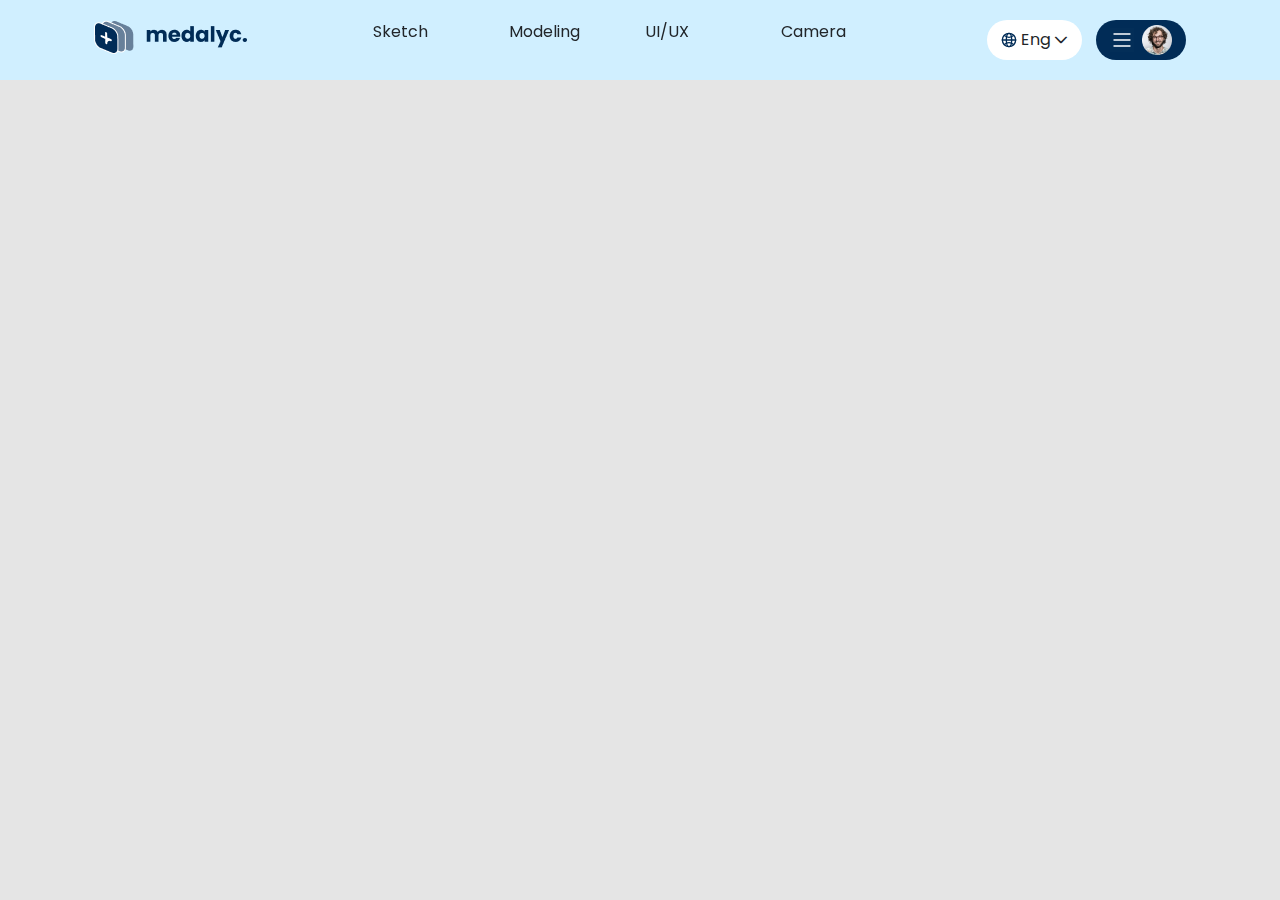
==== index.html @ b7b77bc8 "upload" ====
<!DOCTYPE html>
<html lang="en">
<head>
	<meta charset="utf-8" />
	<meta name="viewport" content="width=device-width, initial-scale=1, shrink-to-fit=no" />
	<meta name="description" content="Company Name and description"/>
	<meta name="author" content="Author Name"/>
	<title>Medalyc Assessment | Frontend</title>
	<link rel="shortcut icon" href="assets/img/favicon.png" />
	
	<!-- google fonts -->
	<link rel="preconnect" href="https://fonts.googleapis.com">
	<link rel="preconnect" href="https://fonts.gstatic.com" crossorigin>
	<link href="https://fonts.googleapis.com/css2?family=Poppins:wght@300;400;500;600;700;800;900&display=swap" rel="stylesheet">
	
	<!-- css assets -->
	<link href="https://cdn.jsdelivr.net/npm/bootstrap@5.1.3/dist/css/bootstrap.min.css" rel="stylesheet">
	<link rel="stylesheet" href="https://cdn.jsdelivr.net/npm/bootstrap-icons@1.8.1/font/bootstrap-icons.css">
	<link rel="stylesheet" href="https://unpkg.com/swiper@8/swiper-bundle.min.css"/>
	<link href="assets/css/style.css" rel="stylesheet" />
</head>
<body>
	

	<header>
		<div class="top-bar">
			<div class="container-xl px-xl-4">
				<div class="row justify-content-between">
					<div class="col-3">
						<div class="logo">
							<a href="#">
								<img src="assets/img/site-logo.png" alt="site logo">
							</a>
						</div>
					</div>
					<div class="col-6">
						<div class="top-info">
							<div class="swiper infoSlide">
								<div class="swiper-wrapper">
									<div class="swiper-slide">
										<span>Sketch</span>
									</div>
									<div class="swiper-slide">
										<span>Modeling</span>
									</div>
									<div class="swiper-slide">
										<span>UI/UX</span>
									</div>
									<div class="swiper-slide">
										<span>Camera</span>
									</div>
								</div>
							</div>
						</div>
					</div>
					<div class="col-3">
						<div class="top-nav-area d-flex justify-content-end align-items-center">
							<div class="language dropdown position-relative">
								<a href="#" data-bs-toggle="dropdown" type="button">
									<img src="assets/img/icons/glob.svg" alt="glob icon">
									<span class="d-inline-block mx-1">Eng</span>
									<i class="bi bi-chevron-down"></i>
								</a>
								<ul class="dropdown-menu">
									<li><a href="#">Eng</a></li>
									<li><a href="#">عربي</a></li>
								</ul>
							</div>
							<div class="profile-nav dropdown position-relative">
								<a href="#" id="profile" data-bs-toggle="dropdown">
									<img src="assets/img/icons/menu-bar.svg" alt="menu bar icon" class="d-inline-block me-2">
									<img src="assets/img/avatar.png" alt="profile avatar">
								</a>
								<ul class="dropdown-menu">
									<li>
										<a href="#">
											<i class="bi bi-person-fill"></i>
											<span>My Profle</span>
										</a>
									</li>
									<li>
										<a href="#">
											<i class="bi bi-calendar-range-fill"></i>
											<span>My Schedule</span>
										</a>
									</li>
									<li>
										<a href="#">
											<i class="bi bi-gear-fill"></i>
											<span>Settings</span>
										</a>
									</li>
									<li>
										<a href="#">
											<i class="bi bi-question-circle-fill"></i>
											<span>Help & Support</span>
										</a>
									</li>
									<li>
										<a href="#">
											<i class="bi bi-box-arrow-right"></i>
											<span>Log Out</span>
										</a>
									</li>
								</ul>
							</div>
						</div>
					</div>
				</div>
			</div>
		</div>
	</header>


	<!-- js assets -->
	<script src="https://cdn.jsdelivr.net/npm/bootstrap@5.1.3/dist/js/bootstrap.bundle.min.js" defer></script>
	<script src="https://unpkg.com/swiper@8/swiper-bundle.min.js"></script>
	<script src="assets/js/SmoothScroll.js" defer></script>
	<script src="assets/js/main.js" defer></script>

</body>
</html>
---- assets/css/style.css ----
/* vars start */
/* vars end */
/* primary reset start */
* {
  margin: 0px;
  padding: 0px;
  border: 0;
  outline: 0;
  -webkit-box-sizing: border-box !important;
          box-sizing: border-box !important;
}

body {
  font-family: "Poppins", sans-serif;
  background: #E5E5E5;
  overflow-x: hidden !important;
}

body::-webkit-scrollbar-track {
  background-color: transparent;
}

body::-webkit-scrollbar {
  width: 20px;
}

body::-webkit-scrollbar-thumb {
  background: #012C57;
  border-radius: 20px;
}

a,
a:hover,
a:active,
a:visited,
a:focus {
  color: inherit;
  text-decoration: none;
  outline: 0 !important;
}

a {
  -webkit-transition: all .3s ease;
  transition: all .3s ease;
}

h1, h2, h3, h4, h5, h6, figure {
  font-weight: 600;
  margin: 0;
}

p {
  font-size: 18px;
  line-height: 30px;
}

ol,
ul,
li {
  list-style-type: none;
  margin-top: 0;
  margin-bottom: 0;
  padding-left: 0;
}

/* primary reset end */
/* fonts start */
.f1 {
  font-family: "Poppins", sans-serif;
}

.fw-3 {
  font-weight: 300;
}

.fw-4 {
  font-weight: 400;
}

.fw-5 {
  font-weight: 500;
}

.fw-6 {
  font-weight: 600;
}

.fw-7 {
  font-weight: 700;
}

.fw-8 {
  font-weight: 800;
}

.fw-9 {
  font-weight: 900;
}

/* fonts end */
.top-bar {
  background: #D0EFFF;
  padding: 20px 0;
}

:is(.profile-nav, .language) ul {
  inset: calc(100% + 10px) 100% auto 0px !important;
  -webkit-transform: translateX(-60%) !important;
          transform: translateX(-60%) !important;
  white-space: nowrap;
  background: #fff;
  min-width: 200px;
  border-radius: 8px;
  -webkit-box-shadow: 0 10px 15px -8px rgba(0, 0, 0, 0.15);
          box-shadow: 0 10px 15px -8px rgba(0, 0, 0, 0.15);
  padding: 15px 0;
  border: none;
}

:is(.profile-nav, .language) ul::before {
  position: absolute;
  content: '';
  border-bottom: 10px solid #fff;
  border-left: 10px solid transparent;
  border-right: 10px solid transparent;
  bottom: 100%;
  right: 10px;
}

:is(.profile-nav, .language) ul a {
  display: block;
  padding: 12px 15px;
  font-size: 16px;
  font-weight: 500;
  border-radius: 4px;
  color: #012C57;
}

:is(.profile-nav, .language) ul a span {
  display: inline-block;
  margin-left: 10px;
}

:is(.profile-nav, .language) ul a:hover {
  background: #012C57;
  color: #fff;
}

.profile-nav > a {
  display: -webkit-box;
  display: -ms-flexbox;
  display: flex;
  -webkit-box-pack: center;
      -ms-flex-pack: center;
          justify-content: center;
  -webkit-box-align: center;
      -ms-flex-align: center;
          align-items: center;
  padding: 5px 14px;
  border-radius: 20px;
  background: #012C57;
}

.language {
  margin-right: 14px;
}

.language a {
  display: -webkit-box;
  display: -ms-flexbox;
  display: flex;
  -webkit-box-pack: center;
      -ms-flex-pack: center;
          justify-content: center;
  -webkit-box-align: center;
      -ms-flex-align: center;
          align-items: center;
  padding: 8px 14px;
  border-radius: 20px;
  background: #fff;
}

.language a i::before {
  font-size: 14px;
  font-weight: 700 !important;
}

.language ul {
  padding: 5px 0;
  min-width: 100px;
  -webkit-transform: translateX(-10%) !important;
          transform: translateX(-10%) !important;
}

.language ul a {
  display: block;
  padding: 5px 15px;
  font-size: 14px;
  font-weight: 500;
  border-radius: 4px;
  color: #012C57;
}

.language ul a:hover {
  background: #012C57;
  color: #fff;
}

@media (min-width: 1440px) {
  .container,
  .container-lg,
  .container-md,
  .container-sm,
  .container-xl,
  .container-xxl {
    max-width: 1440px;
  }
}
/*# sourceMappingURL=style.css.map */
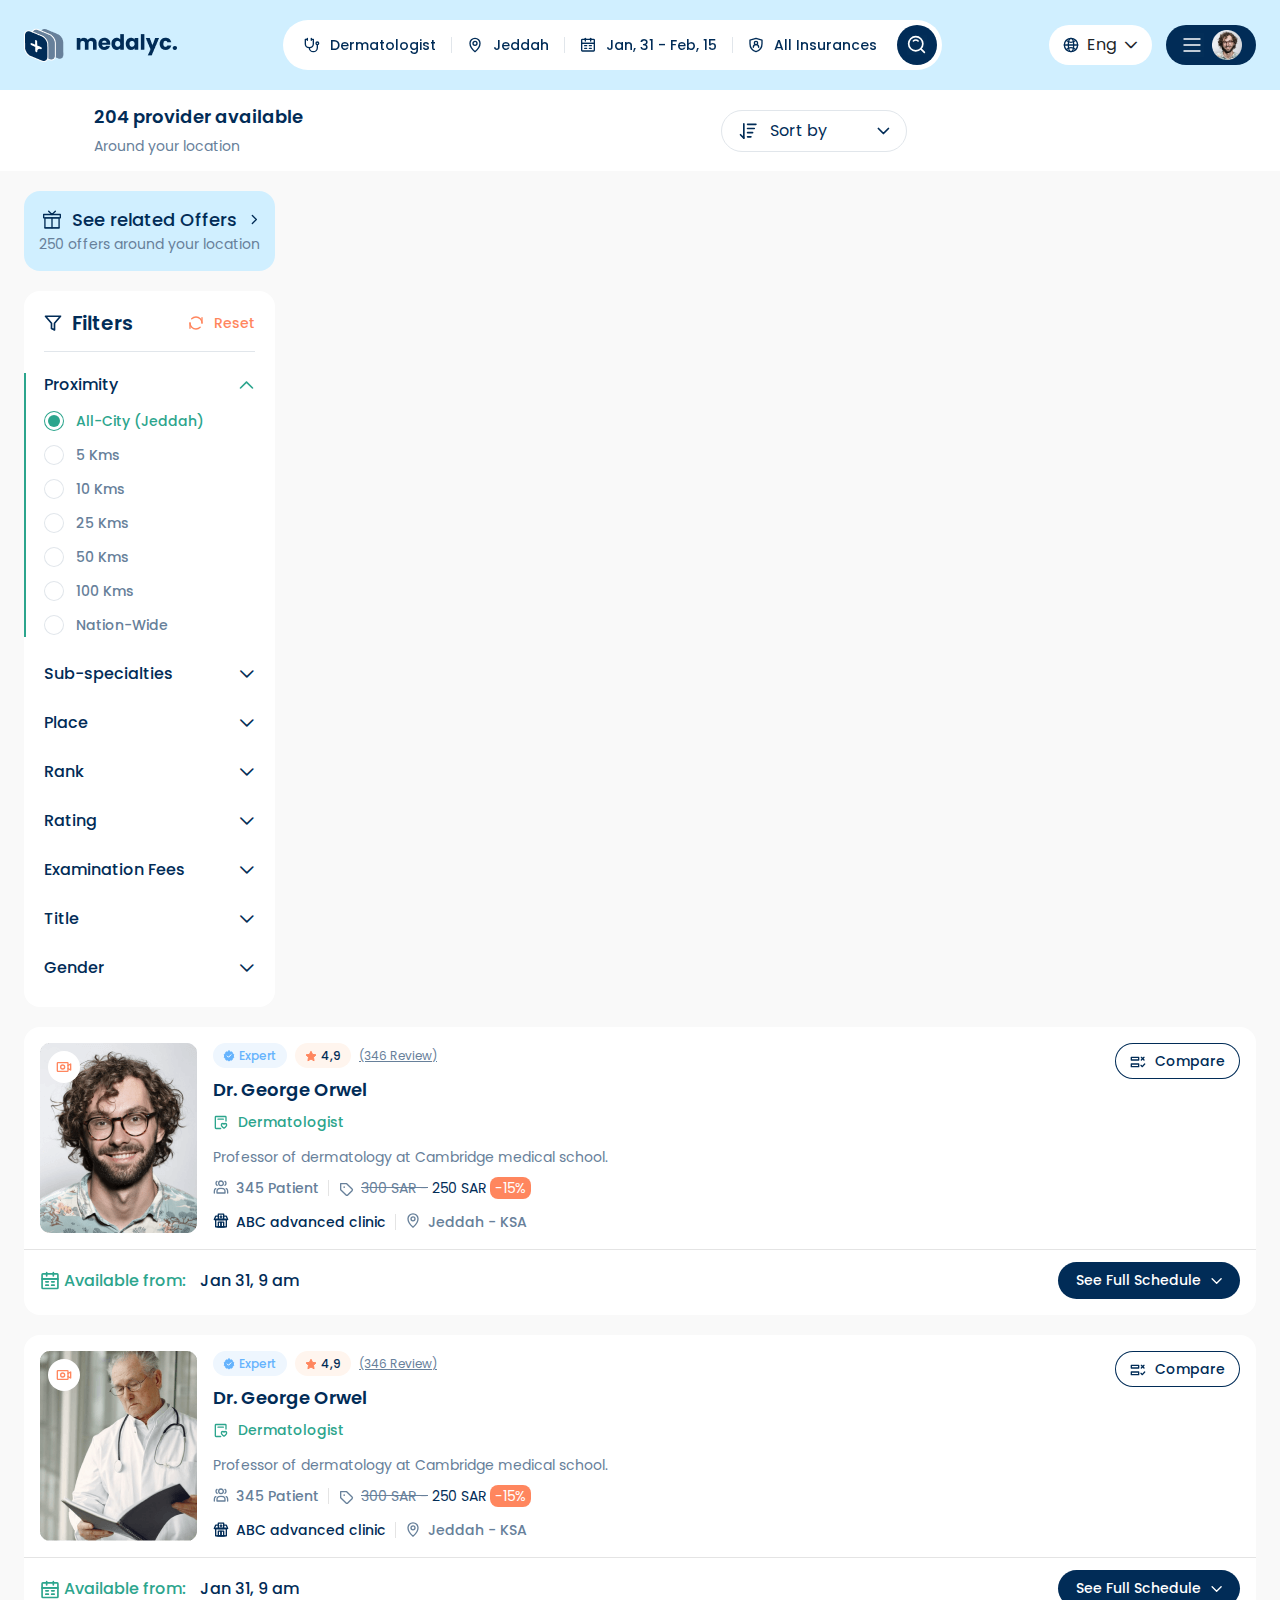
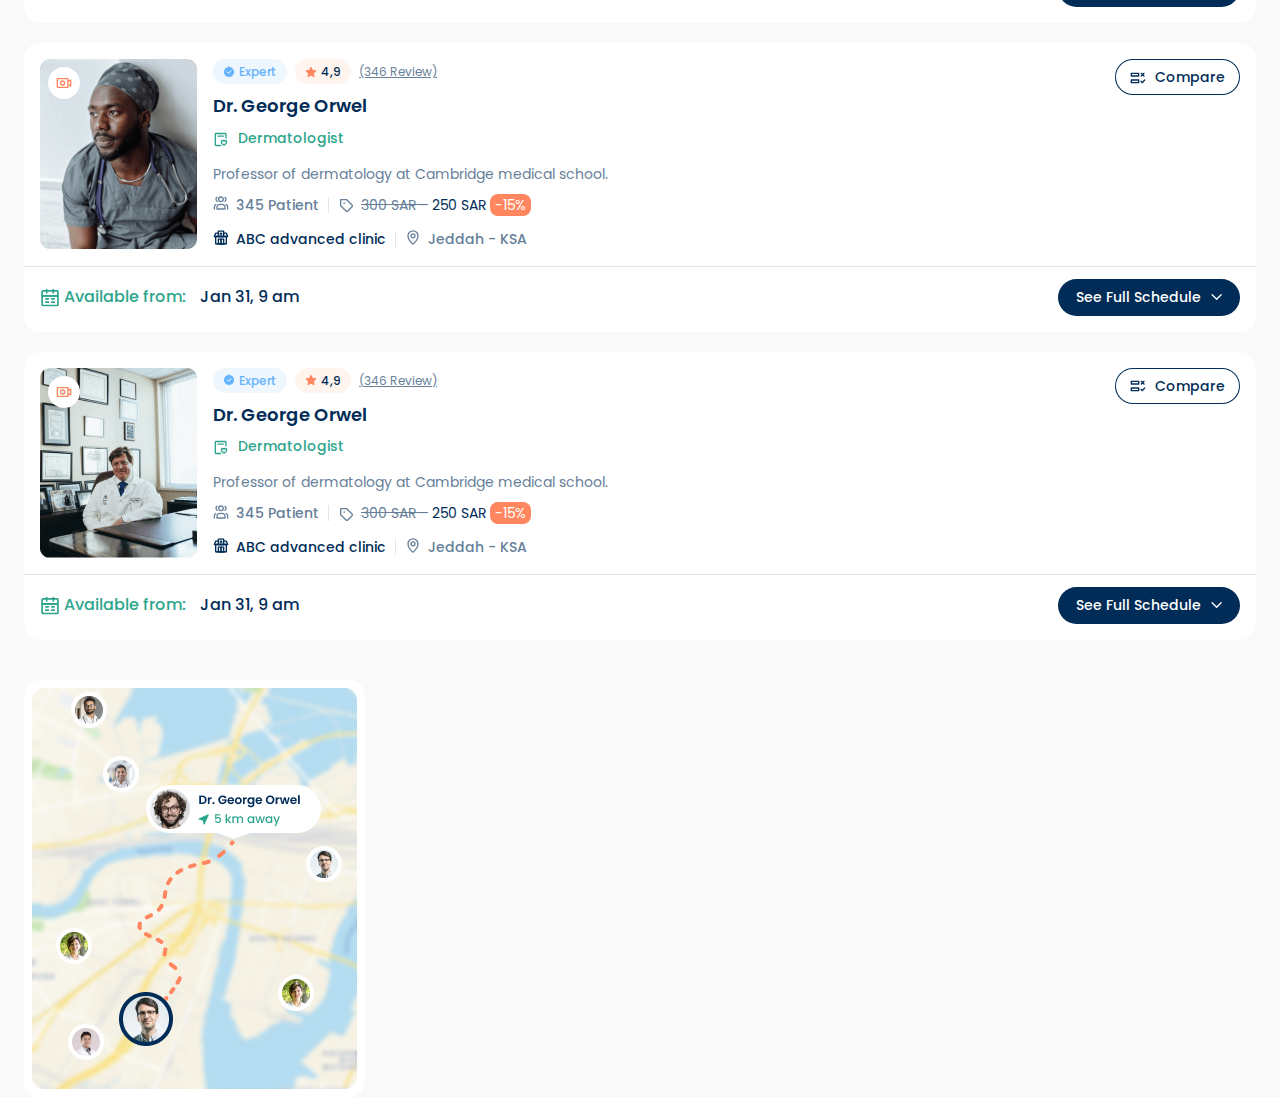
==== commit 5c7cbdb3: "final upload" ====
--- a/index.html
+++ b/index.html
@@ -20,34 +20,62 @@
 	<link href="assets/css/style.css" rel="stylesheet" />
 </head>
 <body>
-	
+	<!-- preloader start -->
+	<div class="preloader-area">
+		<span></span>
+  </div>
+	<!-- preloader end -->
 
+<!-- header start -->
 	<header>
 		<div class="top-bar">
-			<div class="container-xl px-xl-4">
-				<div class="row justify-content-between">
-					<div class="col-3">
+			<div class="container-xxl px-xl-4">
+				<div class="row justify-content-between align-items-center">
+					<div class="col-2">
 						<div class="logo">
 							<a href="#">
 								<img src="assets/img/site-logo.png" alt="site logo">
 							</a>
 						</div>
 					</div>
-					<div class="col-6">
-						<div class="top-info">
+					<div class="col-7 d-flex justify-content-xl-end justify-content-center">
+						<div class="top-info d-flex align-items-center justify-content-center">
+							<form class="search-form">
+								<input type="search" class="form-control border-0 bg-transparent" placeholder="Search here">
+								<button type="button" class="close-form bg-transparent">
+									<i class="bi bi-x"></i>
+								</button>
+							 </form>
 							<div class="swiper infoSlide">
 								<div class="swiper-wrapper">
 									<div class="swiper-slide">
-										<span>Sketch</span>
+										<a href="#">
+											<img src="assets/img/icons/stethoscope.svg" alt="Dermatologist">
+											<span>Dermatologist</span>
+										</a>
 									</div>
 									<div class="swiper-slide">
-										<span>Modeling</span>
+										<a href="#">
+											<img src="assets/img/icons/map-marker.svg" alt="Jeddah">
+											<span>Jeddah</span>
+										</a>
 									</div>
 									<div class="swiper-slide">
-										<span>UI/UX</span>
+										<a href="#">
+											<img src="assets/img/icons/calendar.svg" alt="calendar">
+											<span>Jan, 31 - Feb, 15</span>
+										</a>
 									</div>
 									<div class="swiper-slide">
-										<span>Camera</span>
+										<a href="#">
+											<img src="assets/img/icons/security.svg" alt="security">
+											<span>All Insurances</span>
+										</a>
+									</div>
+									<div class="swiper-slide">
+										<a href="#" class="searchBtn">
+											<img src="assets/img/icons/search.svg" alt="search">
+										</a>
 									</div>
 								</div>
 							</div>
@@ -56,12 +84,12 @@
 					<div class="col-3">
 						<div class="top-nav-area d-flex justify-content-end align-items-center">
 							<div class="language dropdown position-relative">
-								<a href="#" data-bs-toggle="dropdown" type="button">
+								<a href="#" id="lang" data-bs-toggle="dropdown">
 									<img src="assets/img/icons/glob.svg" alt="glob icon">
-									<span class="d-inline-block mx-1">Eng</span>
+									<span class="d-inline-block mx-2">Eng</span>
 									<i class="bi bi-chevron-down"></i>
 								</a>
-								<ul class="dropdown-menu">
+								<ul class="dropdown-menu lang-list">
 									<li><a href="#">Eng</a></li>
 									<li><a href="#">عربي</a></li>
 								</ul>
@@ -109,8 +137,1321 @@
 				</div>
 			</div>
 		</div>
+		<div class="header-middle bg-white">
+			<div class="container-xl px-xl-4">
+				<div class="row">
+					<div class="col-9 d-flex justify-content-between align-items-center">
+						<div class="providers">
+							<p>204 provider available</p>
+							<span>Around your location</span>
+						</div>
+						<div class="topRight-content d-flex justify-content-end">
+							<div class="sort-by dropdown position-relative">
+								<a href="#" data-bs-toggle="dropdown" type="button">
+									<img src="assets/img/icons/sort.svg" alt="sorter icon">
+									<span>Sort by</span>
+									<img src="assets/img/icons/angle-down.svg" alt="down arrow">
+								</a>
+								<ul class="dropdown-menu">
+									<li><a href="#">Proximity</a></li>
+									<li><a href="#">Sub-specialties</a></li>
+									<li><a href="#">Place</a></li>
+									<li><a href="#">Rank</a></li>
+									<li><a href="#">Rating</a></li>
+									<li><a href="#">Examination Fees</a></li>
+									<li><a href="#">Title</a></li>
+									<li><a href="#">Gender</a></li>
+								</ul>
+							</div>
+						</div>
+					</div>
+				</div>
+			</div>
+		</div>
 	</header>
+<!-- header end -->
 
+<!-- main start -->
+	<main>
+		<div class="container-xxl px-xl-4">
+			<div class="row">
+				<!-- aside-left start -->
+				<div class="col-3 aside-left">
+					<aside>
+						<a href="#" class="related-offer-btn">
+							<span class="d-flex justify-content-center w-100">
+								<img src="assets/img/icons/gift.svg" alt="gift">
+								<span>See related Offers</span>
+								<img src="assets/img/icons/angle-right.svg" alt="right arrow">
+							</span>
+							<p>250 offers around your location</p>
+						</a>
+						<div class="filter-widget">
+							<div class="widget-heade d-flex justify-content-between align-items-center">
+								<h2><img src="assets/img/icons/filter.svg" alt="filter"> Filters</h2>
+								<span><img src="assets/img/icons/reset.svg" alt="reset"> Reset</span>
+							</div>
+							<div class="accordion" id="all-filters">
+								<div class="accordion-item filter-open border-0">
+									<button class="filter-title" type="button" data-bs-toggle="collapse" data-bs-target="#collapseOne" aria-expanded="true" aria-controls="collapseOne">
+										Proximity
+									</button>
+									<div id="collapseOne" class="accordion-collapse collapse show"  data-bs-parent="#all-filters">
+										<ul class="filter-li">
+											<li>
+												<input type="radio" name="filter-1" class="d-none" id="f-1" checked>
+												<label for="f-1" class="filter-name">All-City (Jeddah)</label>
+											</li>
+											<li>
+												<input type="radio" name="filter-1" class="d-none" id="f-2">
+												<label for="f-2" class="filter-name">5 Kms</label>
+											</li>
+											<li>
+												<input type="radio" name="filter-1" class="d-none" id="f-3">
+												<label for="f-3" class="filter-name">10 Kms</label>
+											</li>
+											<li>
+												<input type="radio" name="filter-1" class="d-none" id="f-4">
+												<label for="f-4" class="filter-name">25 Kms</label>
+											</li>
+											<li>
+												<input type="radio" name="filter-1" class="d-none" id="f-5">
+												<label for="f-5" class="filter-name">50 Kms</label>
+											</li>
+											<li>
+												<input type="radio" name="filter-1" class="d-none" id="f-6">
+												<label for="f-6" class="filter-name">100 Kms</label>
+											</li>
+											<li>
+												<input type="radio" name="filter-1" class="d-none" id="f-7">
+												<label for="f-7" class="filter-name">Nation-Wide</label>
+											</li>
+										</ul>
+									</div>
+								</div>
+								<div class="accordion-item border-0">
+									<button class="filter-title collapsed" type="button" data-bs-toggle="collapse" data-bs-target="#collapseTwo" aria-expanded="false" aria-controls="collapseTwo">
+										Sub-specialties
+									</button>
+									<div id="collapseTwo" class="accordion-collapse collapse" data-bs-parent="#all-filters">
+										<ul class="filter-li">
+											<li>
+												<input type="radio" name="filter-2" class="d-none" id="f-8">
+												<label for="f-8" class="filter-name">Sub-specialties 1</label>
+											</li>
+											<li>
+												<input type="radio" name="filter-2" class="d-none" id="f-9">
+												<label for="f-9" class="filter-name">Sub-specialties 2</label>
+											</li>
+											<li>
+												<input type="radio" name="filter-2" class="d-none" id="f-10">
+												<label for="f-10" class="filter-name">Sub-specialties 3</label>
+											</li>
+										</ul>
+									</div>
+								</div>
+								<div class="accordion-item border-0">
+									<button class="filter-title collapsed" type="button" data-bs-toggle="collapse" data-bs-target="#collapseThree" aria-expanded="false" aria-controls="collapseThree">
+										Place
+									</button>
+									<div id="collapseThree" class="accordion-collapse collapse"  data-bs-parent="#all-filters">
+										<ul class="filter-li">
+											<li>
+												<input type="radio" name="filter-3" class="d-none" id="f-11">
+												<label for="f-11" class="filter-name">Place 1</label>
+											</li>
+											<li>
+												<input type="radio" name="filter-3" class="d-none" id="f-12">
+												<label for="f-12" class="filter-name">Place 2</label>
+											</li>
+											<li>
+												<input type="radio" name="filter-3" class="d-none" id="f-13">
+												<label for="f-13" class="filter-name">Place 3</label>
+											</li>
+										</ul>
+									</div>
+								</div>
+								<div class="accordion-item border-0">
+									<button class="filter-title collapsed" type="button" data-bs-toggle="collapse" data-bs-target="#collapse-4" aria-expanded="false" aria-controls="collapse-4">
+										Rank
+									</button>
+									<div id="collapse-4" class="accordion-collapse collapse"  data-bs-parent="#all-filters">
+										<ul class="filter-li">
+											<li>
+												<input type="radio" name="filter-4" class="d-none" id="f-14">
+												<label for="f-14" class="filter-name">Rank 1</label>
+											</li>
+											<li>
+												<input type="radio" name="filter-4" class="d-none" id="f-15">
+												<label for="f-15" class="filter-name">Rank 2</label>
+											</li>
+											<li>
+												<input type="radio" name="filter-4" class="d-none" id="f-16">
+												<label for="f-16" class="filter-name">Rank 3</label>
+											</li>
+										</ul>
+									</div>
+								</div>
+								<div class="accordion-item border-0">
+									<button class="filter-title collapsed" type="button" data-bs-toggle="collapse" data-bs-target="#collapse-5" aria-expanded="false" aria-controls="collapse-5">
+										Rating
+									</button>
+									<div id="collapse-5" class="accordion-collapse collapse"  data-bs-parent="#all-filters">
+										<ul class="filter-li">
+											<li>
+												<input type="radio" name="filter-5" class="d-none" id="f-17">
+												<label for="f-17" class="filter-name">Rating 1</label>
+											</li>
+											<li>
+												<input type="radio" name="filter-5" class="d-none" id="f-18">
+												<label for="f-18" class="filter-name">Rating 2</label>
+											</li>
+											<li>
+												<input type="radio" name="filter-5" class="d-none" id="f-19">
+												<label for="f-19" class="filter-name">Rating 3</label>
+											</li>
+											<li>
+												<input type="radio" name="filter-5" class="d-none" id="f-20">
+												<label for="f-20" class="filter-name">Rating 4</label>
+											</li>
+										</ul>
+									</div>
+								</div>
+								<div class="accordion-item border-0">
+									<button class="filter-title collapsed" type="button" data-bs-toggle="collapse" data-bs-target="#collapse-6" aria-expanded="false" aria-controls="collapse-6">
+										Examination Fees
+									</button>
+									<div id="collapse-6" class="accordion-collapse collapse"  data-bs-parent="#all-filters">
+										<ul class="filter-li">
+											<li>
+												<input type="radio" name="filter-6" class="d-none" id="f-21">
+												<label for="f-21" class="filter-name">Examination Fees 1</label>
+											</li>
+											<li>
+												<input type="radio" name="filter-6" class="d-none" id="f-22">
+												<label for="f-22" class="filter-name">Examination Fees 2</label>
+											</li>
+											<li>
+												<input type="radio" name="filter-6" class="d-none" id="f-23">
+												<label for="f-23" class="filter-name">Examination Fees 3</label>
+											</li>
+										</ul>
+									</div>
+								</div>
+								<div class="accordion-item border-0">
+									<button class="filter-title collapsed" type="button" data-bs-toggle="collapse" data-bs-target="#collapse-7" aria-expanded="false" aria-controls="collapse-7">
+										Title
+									</button>
+									<div id="collapse-7" class="accordion-collapse collapse"  data-bs-parent="#all-filters">
+										<ul class="filter-li">
+											<li>
+												<input type="radio" name="filter-7" class="d-none" id="f-24">
+												<label for="f-24" class="filter-name">Title</label>
+											</li>
+											<li>
+												<input type="radio" name="filter-7" class="d-none" id="f-25">
+												<label for="f-25" class="filter-name">Title 2</label>
+											</li>
+											<li>
+												<input type="radio" name="filter-7" class="d-none" id="f-26">
+												<label for="f-26" class="filter-name">Title 3</label>
+											</li>
+										</ul>
+									</div>
+								</div>
+								<div class="accordion-item border-0">
+									<button class="filter-title collapsed" type="button" data-bs-toggle="collapse" data-bs-target="#collapse-8" aria-expanded="false" aria-controls="collapse-8">
+										Gender
+									</button>
+									<div id="collapse-8" class="accordion-collapse collapse"  data-bs-parent="#all-filters">
+										<ul class="filter-li">
+											<li>
+												<input type="radio" name="gender" class="d-none" id="f-27">
+												<label for="f-27" class="filter-name">Male</label>
+											</li>
+											<li>
+												<input type="radio" name="gender" class="d-none" id="f-28">
+												<label for="f-28" class="filter-name">Female</label>
+											</li>
+											<li>
+												<input type="radio" name="gender" class="d-none" id="f-29">
+												<label for="f-29" class="filter-name">Other</label>
+											</li>
+										</ul>
+									</div>
+								</div>
+							</div>
+						</div>
+					</aside>
+				</div>
+				<!-- aside-left end -->
+
+				<!-- main-content start -->
+				<div class="col-6 main-content">
+					<div class="the-doc-card">
+						<div class="the-card-body d-flex justify-content-between">
+							<figure>
+								<img src="assets/img/docs/01.png" alt="the doctor">
+								<a href="#">
+									<img src="assets/img/icons/video-cam.svg" alt="video cam">
+								</a>
+							</figure>
+							<div class="the-card-body-inner">
+								<div class="the-card-header d-flex justify-content-between">
+									<p>
+										<span class="tag tag-xpert blue-light">
+											<img src="assets/img/icons/confirmed.svg" alt="confirmed">
+											<span class="c-blue fw-5">Expert</span>
+										</span>
+										<span class="tag tag-rating orange-light mx-1">
+											<img src="assets/img/icons/star.svg" alt="star">
+											<span class="c1 fw-5">4,9</span>
+										</span>
+										<span class="review-count">(346 Review)</span>
+									</p>
+									<p>
+										<a href="#" class="compare-btn">
+											<img src="assets/img/icons/compare.svg" alt="compare">
+											<span>Compare</span>
+										</a>
+									</p>
+								</div>
+								<h2>Dr. George Orwel</h2>
+								<h3>
+									<img src="assets/img/icons/medical-files.svg" alt="Dermatologist"> <span>Dermatologist</span>
+								</h3>
+								<p>Professor of dermatology at Cambridge medical school.</p>
+								<div class="infos">
+									<p>
+										<span>
+											<img src="assets/img/icons/people.svg" alt="Patient">
+											<span class="c-txt fw-5">345 Patient</span>
+										</span>
+										<span>
+											<img src="assets/img/icons/tag.svg" alt="sar" class="mt-1">
+											<span><span class="c-txt text-decoration-line-through">300 SAR  -</span> <span class="c1">250 SAR</span> <span class="bg-orange text-white">-15%</span></span>
+										</span>
+									</p>
+									<p>
+										<span>
+											<img src="assets/img/icons/clinic.svg" alt="clinic">
+											<span class="c1 fw-5">ABC advanced clinic</span>
+										</span>
+										<span>
+											<img src="assets/img/icons/map-pin.svg" alt="map">
+											<span class="c-txt fw-5">Jeddah - KSA</span>
+										</span>
+									</p>
+								</div>
+							</div>
+						</div>
+						<div class="the-card-footer d-flex justify-content-between align-items-center">
+							<div class="footer-left">
+								<img src="assets/img/icons/calendar-green.svg" alt="calendar">
+								<span class="c-green fw-5">Available from:</span> <span class="c1 fw-5">Jan 31, 9 am</span>
+							</div>
+							<div class="footer-right">
+								<a href="#" class="schedule-btn">
+									<span>See Full Schedule</span>
+									<img src="assets/img/icons/angle-down-white.svg" alt="arrow down">
+								</a>
+							</div>
+						</div>
+						<div class="schedule-window">
+							<div class="sw-header d-flex justify-content-between align-items-center">
+								<div class="switcher">
+									<input type="radio" name="schedule" class="d-none" checked id="schedule-clinic-1">
+									<label for="schedule-clinic-1">
+										<span class="me-3">In-clinic Visit</span>
+										<span class="img-holder">
+											<img src="assets/img/icons/clinic-white.svg" alt="clinic">
+											<img src="assets/img/icons/clinic-dark.svg" alt="clinic">
+										</span>
+									</label>
+									<input type="radio" name="schedule" class="d-none" id="schedule-online-1">
+									<label for="schedule-online-1">
+										<span class="img-holder">
+											<img src="assets/img/icons/vdo-cam.svg" alt="clinic">
+											<img src="assets/img/icons/vdo-cam-white.svg" alt="clinic">
+										</span>
+										<span class="ms-3">Online Consultation</span>
+									</label>
+								</div>
+								<div class="close-schedule">
+									<a href="#">
+										<img src="assets/img/icons/close.svg" alt="close">
+										<span>Close</span>
+									</a>
+								</div>
+							</div>
+							<div class="the-schedule position-relative">
+								<div class="swiper schedule-slider">
+									<span class="schedule-nav schedule-prev">
+										<i class="bi bi-chevron-left"></i>
+									</span>
+									<span class="schedule-nav schedule-next">
+										<i class="bi bi-chevron-right"></i>
+									</span>
+									<div class="swiper-wrapper">
+										<div class="swiper-slide">
+											<table class="table table-borderless">
+												<thead>
+												  <tr>
+													 <th class="text-center active">
+														 <p>Today <span>15</span></p>
+													 </th>
+													 <th class="text-center">
+														 <p>Tomorrow <span>5</span></p>
+													 </th>
+													 <th class="text-center">
+														 <p>Jan, 31 <span>15</span></p>
+													 </th>
+													 <th class="text-center">
+														 <p>Feb, 1 <span>15</span></p>
+													 </th>
+													 <th>
+														 <p>Feb, 2 <span>15</span></p>
+													 </th>
+												  </tr>
+												</thead>
+												<tbody>
+												  <tr>
+													 <td>
+														 <span class="schedule-time scheduled">9:00 AM</span>
+													 </td>
+													 <td>
+														 <span class="schedule-time">9:00 AM</span>
+													 </td>
+													 <td>
+														 <span class="schedule-time scheduled">9:00 AM</span>
+													 </td>
+													 <td>
+														 <span class="schedule-time">9:00 AM</span>
+													 </td>
+													 <td>
+														 <span class="schedule-time scheduled">9:00 AM</span>
+													 </td>
+												  </tr>
+												  <tr>
+													<td>
+														<span class="schedule-time">9:00 AM</span>
+													</td>
+													<td>
+														<span class="schedule-time scheduled">9:00 AM</span>
+													</td>
+													<td>
+														<span class="schedule-time">9:00 AM</span>
+													</td>
+													<td>
+														<span class="schedule-time scheduled">9:00 AM</span>
+													</td>
+													<td>
+														<span class="schedule-time">9:00 AM</span>
+													</td>
+												  </tr>
+												  <tr>
+													<td>
+														<span class="schedule-time scheduled">9:00 AM</span>
+													</td>
+													<td>
+														<span class="schedule-time">9:00 AM</span>
+													</td>
+													<td>
+														<span class="schedule-time scheduled">9:00 AM</span>
+													</td>
+													<td>
+														<span class="schedule-time">9:00 AM</span>
+													</td>
+													<td>
+														<span class="schedule-time">9:00 AM</span>
+													</td>
+												  </tr>
+												</tbody>
+											 </table>
+										</div>
+										<div class="swiper-slide">
+											<table class="table table-borderless">
+												<thead>
+													<tr>
+													  <th class="text-center active">
+														  <p>Today <span>15</span></p>
+													  </th>
+													  <th class="text-center">
+														  <p>Tomorrow <span>5</span></p>
+													  </th>
+													  <th class="text-center">
+														  <p>Jan, 31 <span>15</span></p>
+													  </th>
+													  <th class="text-center">
+														  <p>Feb, 1 <span>15</span></p>
+													  </th>
+													  <th>
+														  <p>Feb, 2 <span>15</span></p>
+													  </th>
+													</tr>
+												 </thead>
+												<tbody>
+												  <tr>
+													 <td>
+														 <span class="schedule-time">9:00 AM</span>
+													 </td>
+													 <td>
+														 <span class="schedule-time scheduled">9:00 AM</span>
+													 </td>
+													 <td>
+														 <span class="schedule-time scheduled">9:00 AM</span>
+													 </td>
+													 <td>
+														 <span class="schedule-time scheduled">9:00 AM</span>
+													 </td>
+													 <td>
+														 <span class="schedule-time">9:00 AM</span>
+													 </td>
+												  </tr>
+												  <tr>
+													<td>
+														<span class="schedule-time scheduled">9:00 AM</span>
+													</td>
+													<td>
+														<span class="schedule-time scheduled">9:00 AM</span>
+													</td>
+													<td>
+														<span class="schedule-time">9:00 AM</span>
+													</td>
+													<td>
+														<span class="schedule-time">9:00 AM</span>
+													</td>
+													<td>
+														<span class="schedule-time scheduled">9:00 AM</span>
+													</td>
+												  </tr>
+												  <tr>
+													<td>
+														<span class="schedule-time">9:00 AM</span>
+													</td>
+													<td>
+														<span class="schedule-time scheduled">9:00 AM</span>
+													</td>
+													<td>
+														<span class="schedule-time scheduled">9:00 AM</span>
+													</td>
+													<td>
+														<span class="schedule-time">9:00 AM</span>
+													</td>
+													<td>
+														<span class="schedule-time scheduled">9:00 AM</span>
+													</td>
+												  </tr>
+												</tbody>
+											 </table>
+										</div>
+									</div>
+								</div>
+							</div>
+						</div>
+					</div>
+					<div class="the-doc-card">
+						<div class="the-card-body d-flex justify-content-between">
+							<figure>
+								<img src="assets/img/docs/02.png" alt="the doctor">
+								<a href="#">
+									<img src="assets/img/icons/video-cam.svg" alt="video cam">
+								</a>
+							</figure>
+							<div class="the-card-body-inner">
+								<div class="the-card-header d-flex justify-content-between">
+									<p>
+										<span class="tag tag-xpert blue-light">
+											<img src="assets/img/icons/confirmed.svg" alt="confirmed">
+											<span class="c-blue fw-5">Expert</span>
+										</span>
+										<span class="tag tag-rating orange-light mx-1">
+											<img src="assets/img/icons/star.svg" alt="star">
+											<span class="c1 fw-5">4,9</span>
+										</span>
+										<span class="review-count">(346 Review)</span>
+									</p>
+									<p>
+										<a href="#" class="compare-btn">
+											<img src="assets/img/icons/compare.svg" alt="compare">
+											<span>Compare</span>
+										</a>
+									</p>
+								</div>
+								<h2>Dr. George Orwel</h2>
+								<h3>
+									<img src="assets/img/icons/medical-files.svg" alt="Dermatologist"> <span>Dermatologist</span>
+								</h3>
+								<p>Professor of dermatology at Cambridge medical school.</p>
+								<div class="infos">
+									<p>
+										<span>
+											<img src="assets/img/icons/people.svg" alt="Patient">
+											<span class="c-txt fw-5">345 Patient</span>
+										</span>
+										<span>
+											<img src="assets/img/icons/tag.svg" alt="sar" class="mt-1">
+											<span><span class="c-txt text-decoration-line-through">300 SAR  -</span> <span class="c1">250 SAR</span> <span class="bg-orange text-white">-15%</span></span>
+										</span>
+									</p>
+									<p>
+										<span>
+											<img src="assets/img/icons/clinic.svg" alt="clinic">
+											<span class="c1 fw-5">ABC advanced clinic</span>
+										</span>
+										<span>
+											<img src="assets/img/icons/map-pin.svg" alt="map">
+											<span class="c-txt fw-5">Jeddah - KSA</span>
+										</span>
+									</p>
+								</div>
+							</div>
+						</div>
+						<div class="the-card-footer d-flex justify-content-between align-items-center">
+							<div class="footer-left">
+								<img src="assets/img/icons/calendar-green.svg" alt="calendar">
+								<span class="c-green fw-5">Available from:</span> <span class="c1 fw-5">Jan 31, 9 am</span>
+							</div>
+							<div class="footer-right">
+								<a href="#" class="schedule-btn">
+									<span>See Full Schedule</span>
+									<img src="assets/img/icons/angle-down-white.svg" alt="arrow down">
+								</a>
+							</div>
+						</div>
+						<div class="schedule-window">
+							<div class="sw-header d-flex justify-content-between align-items-center">
+								<div class="switcher">
+									<input type="radio" name="schedule-2" class="d-none" checked id="schedule-clinic-2">
+									<label for="schedule-clinic-2">
+										<span class="me-3">In-clinic Visit</span>
+										<span class="img-holder">
+											<img src="assets/img/icons/clinic-white.svg" alt="clinic">
+											<img src="assets/img/icons/clinic-dark.svg" alt="clinic">
+										</span>
+									</label>
+									<input type="radio" name="schedule-2" class="d-none" id="schedule-online-2">
+									<label for="schedule-online-2">
+										<span class="img-holder">
+											<img src="assets/img/icons/vdo-cam.svg" alt="clinic">
+											<img src="assets/img/icons/vdo-cam-white.svg" alt="clinic">
+										</span>
+										<span class="ms-3">Online Consultation</span>
+									</label>
+								</div>
+								<div class="close-schedule">
+									<a href="#">
+										<img src="assets/img/icons/close.svg" alt="close">
+										<span>Close</span>
+									</a>
+								</div>
+							</div>
+							<div class="the-schedule position-relative">
+								<div class="swiper schedule-slider">
+									<span class="schedule-nav schedule-prev">
+										<i class="bi bi-chevron-left"></i>
+									</span>
+									<span class="schedule-nav schedule-next">
+										<i class="bi bi-chevron-right"></i>
+									</span>
+									<div class="swiper-wrapper">
+										<div class="swiper-slide">
+											<table class="table table-borderless">
+												<thead>
+												  <tr>
+													 <th class="text-center active">
+														 <p>Today <span>15</span></p>
+													 </th>
+													 <th class="text-center">
+														 <p>Tomorrow <span>5</span></p>
+													 </th>
+													 <th class="text-center">
+														 <p>Jan, 31 <span>15</span></p>
+													 </th>
+													 <th class="text-center">
+														 <p>Feb, 1 <span>15</span></p>
+													 </th>
+													 <th>
+														 <p>Feb, 2 <span>15</span></p>
+													 </th>
+												  </tr>
+												</thead>
+												<tbody>
+												  <tr>
+													 <td>
+														 <span class="schedule-time scheduled">9:00 AM</span>
+													 </td>
+													 <td>
+														 <span class="schedule-time">9:00 AM</span>
+													 </td>
+													 <td>
+														 <span class="schedule-time scheduled">9:00 AM</span>
+													 </td>
+													 <td>
+														 <span class="schedule-time">9:00 AM</span>
+													 </td>
+													 <td>
+														 <span class="schedule-time scheduled">9:00 AM</span>
+													 </td>
+												  </tr>
+												  <tr>
+													<td>
+														<span class="schedule-time">9:00 AM</span>
+													</td>
+													<td>
+														<span class="schedule-time scheduled">9:00 AM</span>
+													</td>
+													<td>
+														<span class="schedule-time">9:00 AM</span>
+													</td>
+													<td>
+														<span class="schedule-time scheduled">9:00 AM</span>
+													</td>
+													<td>
+														<span class="schedule-time">9:00 AM</span>
+													</td>
+												  </tr>
+												  <tr>
+													<td>
+														<span class="schedule-time scheduled">9:00 AM</span>
+													</td>
+													<td>
+														<span class="schedule-time">9:00 AM</span>
+													</td>
+													<td>
+														<span class="schedule-time scheduled">9:00 AM</span>
+													</td>
+													<td>
+														<span class="schedule-time">9:00 AM</span>
+													</td>
+													<td>
+														<span class="schedule-time">9:00 AM</span>
+													</td>
+												  </tr>
+												</tbody>
+											 </table>
+										</div>
+										<div class="swiper-slide">
+											<table class="table table-borderless">
+												<thead>
+													<tr>
+													  <th class="text-center active">
+														  <p>Today <span>15</span></p>
+													  </th>
+													  <th class="text-center">
+														  <p>Tomorrow <span>5</span></p>
+													  </th>
+													  <th class="text-center">
+														  <p>Jan, 31 <span>15</span></p>
+													  </th>
+													  <th class="text-center">
+														  <p>Feb, 1 <span>15</span></p>
+													  </th>
+													  <th>
+														  <p>Feb, 2 <span>15</span></p>
+													  </th>
+													</tr>
+												 </thead>
+												<tbody>
+												  <tr>
+													 <td>
+														 <span class="schedule-time">9:00 AM</span>
+													 </td>
+													 <td>
+														 <span class="schedule-time scheduled">9:00 AM</span>
+													 </td>
+													 <td>
+														 <span class="schedule-time scheduled">9:00 AM</span>
+													 </td>
+													 <td>
+														 <span class="schedule-time scheduled">9:00 AM</span>
+													 </td>
+													 <td>
+														 <span class="schedule-time">9:00 AM</span>
+													 </td>
+												  </tr>
+												  <tr>
+													<td>
+														<span class="schedule-time scheduled">9:00 AM</span>
+													</td>
+													<td>
+														<span class="schedule-time scheduled">9:00 AM</span>
+													</td>
+													<td>
+														<span class="schedule-time">9:00 AM</span>
+													</td>
+													<td>
+														<span class="schedule-time">9:00 AM</span>
+													</td>
+													<td>
+														<span class="schedule-time scheduled">9:00 AM</span>
+													</td>
+												  </tr>
+												  <tr>
+													<td>
+														<span class="schedule-time">9:00 AM</span>
+													</td>
+													<td>
+														<span class="schedule-time scheduled">9:00 AM</span>
+													</td>
+													<td>
+														<span class="schedule-time scheduled">9:00 AM</span>
+													</td>
+													<td>
+														<span class="schedule-time">9:00 AM</span>
+													</td>
+													<td>
+														<span class="schedule-time scheduled">9:00 AM</span>
+													</td>
+												  </tr>
+												</tbody>
+											 </table>
+										</div>
+									</div>
+								</div>
+							</div>
+						</div>
+					</div>
+					<div class="the-doc-card">
+						<div class="the-card-body d-flex justify-content-between">
+							<figure>
+								<img src="assets/img/docs/03.png" alt="the doctor">
+								<a href="#">
+									<img src="assets/img/icons/video-cam.svg" alt="video cam">
+								</a>
+							</figure>
+							<div class="the-card-body-inner">
+								<div class="the-card-header d-flex justify-content-between">
+									<p>
+										<span class="tag tag-xpert blue-light">
+											<img src="assets/img/icons/confirmed.svg" alt="confirmed">
+											<span class="c-blue fw-5">Expert</span>
+										</span>
+										<span class="tag tag-rating orange-light mx-1">
+											<img src="assets/img/icons/star.svg" alt="star">
+											<span class="c1 fw-5">4,9</span>
+										</span>
+										<span class="review-count">(346 Review)</span>
+									</p>
+									<p>
+										<a href="#" class="compare-btn">
+											<img src="assets/img/icons/compare.svg" alt="compare">
+											<span>Compare</span>
+										</a>
+									</p>
+								</div>
+								<h2>Dr. George Orwel</h2>
+								<h3>
+									<img src="assets/img/icons/medical-files.svg" alt="Dermatologist"> <span>Dermatologist</span>
+								</h3>
+								<p>Professor of dermatology at Cambridge medical school.</p>
+								<div class="infos">
+									<p>
+										<span>
+											<img src="assets/img/icons/people.svg" alt="Patient">
+											<span class="c-txt fw-5">345 Patient</span>
+										</span>
+										<span>
+											<img src="assets/img/icons/tag.svg" alt="sar" class="mt-1">
+											<span><span class="c-txt text-decoration-line-through">300 SAR  -</span> <span class="c1">250 SAR</span> <span class="bg-orange text-white">-15%</span></span>
+										</span>
+									</p>
+									<p>
+										<span>
+											<img src="assets/img/icons/clinic.svg" alt="clinic">
+											<span class="c1 fw-5">ABC advanced clinic</span>
+										</span>
+										<span>
+											<img src="assets/img/icons/map-pin.svg" alt="map">
+											<span class="c-txt fw-5">Jeddah - KSA</span>
+										</span>
+									</p>
+								</div>
+							</div>
+						</div>
+						<div class="the-card-footer d-flex justify-content-between align-items-center">
+							<div class="footer-left">
+								<img src="assets/img/icons/calendar-green.svg" alt="calendar">
+								<span class="c-green fw-5">Available from:</span> <span class="c1 fw-5">Jan 31, 9 am</span>
+							</div>
+							<div class="footer-right">
+								<a href="#" class="schedule-btn">
+									<span>See Full Schedule</span>
+									<img src="assets/img/icons/angle-down-white.svg" alt="arrow down">
+								</a>
+							</div>
+						</div>
+						<div class="schedule-window">
+							<div class="sw-header d-flex justify-content-between align-items-center">
+								<div class="switcher">
+									<input type="radio" name="schedule-3" class="d-none" checked id="schedule-clinic-3">
+									<label for="schedule-clinic-3">
+										<span class="me-3">In-clinic Visit</span>
+										<span class="img-holder">
+											<img src="assets/img/icons/clinic-white.svg" alt="clinic">
+											<img src="assets/img/icons/clinic-dark.svg" alt="clinic">
+										</span>
+									</label>
+									<input type="radio" name="schedule-3" class="d-none" id="schedule-online-3">
+									<label for="schedule-online-3">
+										<span class="img-holder">
+											<img src="assets/img/icons/vdo-cam.svg" alt="clinic">
+											<img src="assets/img/icons/vdo-cam-white.svg" alt="clinic">
+										</span>
+										<span class="ms-3">Online Consultation</span>
+									</label>
+								</div>
+								<div class="close-schedule">
+									<a href="#">
+										<img src="assets/img/icons/close.svg" alt="close">
+										<span>Close</span>
+									</a>
+								</div>
+							</div>
+							<div class="the-schedule position-relative">
+								<div class="swiper schedule-slider">
+									<span class="schedule-nav schedule-prev">
+										<i class="bi bi-chevron-left"></i>
+									</span>
+									<span class="schedule-nav schedule-next">
+										<i class="bi bi-chevron-right"></i>
+									</span>
+									<div class="swiper-wrapper">
+										<div class="swiper-slide">
+											<table class="table table-borderless">
+												<thead>
+												  <tr>
+													 <th class="text-center active">
+														 <p>Today <span>15</span></p>
+													 </th>
+													 <th class="text-center">
+														 <p>Tomorrow <span>5</span></p>
+													 </th>
+													 <th class="text-center">
+														 <p>Jan, 31 <span>15</span></p>
+													 </th>
+													 <th class="text-center">
+														 <p>Feb, 1 <span>15</span></p>
+													 </th>
+													 <th>
+														 <p>Feb, 2 <span>15</span></p>
+													 </th>
+												  </tr>
+												</thead>
+												<tbody>
+												  <tr>
+													 <td>
+														 <span class="schedule-time scheduled">9:00 AM</span>
+													 </td>
+													 <td>
+														 <span class="schedule-time">9:00 AM</span>
+													 </td>
+													 <td>
+														 <span class="schedule-time scheduled">9:00 AM</span>
+													 </td>
+													 <td>
+														 <span class="schedule-time">9:00 AM</span>
+													 </td>
+													 <td>
+														 <span class="schedule-time scheduled">9:00 AM</span>
+													 </td>
+												  </tr>
+												  <tr>
+													<td>
+														<span class="schedule-time">9:00 AM</span>
+													</td>
+													<td>
+														<span class="schedule-time scheduled">9:00 AM</span>
+													</td>
+													<td>
+														<span class="schedule-time">9:00 AM</span>
+													</td>
+													<td>
+														<span class="schedule-time scheduled">9:00 AM</span>
+													</td>
+													<td>
+														<span class="schedule-time">9:00 AM</span>
+													</td>
+												  </tr>
+												  <tr>
+													<td>
+														<span class="schedule-time scheduled">9:00 AM</span>
+													</td>
+													<td>
+														<span class="schedule-time">9:00 AM</span>
+													</td>
+													<td>
+														<span class="schedule-time scheduled">9:00 AM</span>
+													</td>
+													<td>
+														<span class="schedule-time">9:00 AM</span>
+													</td>
+													<td>
+														<span class="schedule-time">9:00 AM</span>
+													</td>
+												  </tr>
+												</tbody>
+											 </table>
+										</div>
+										<div class="swiper-slide">
+											<table class="table table-borderless">
+												<thead>
+													<tr>
+													  <th class="text-center active">
+														  <p>Today <span>15</span></p>
+													  </th>
+													  <th class="text-center">
+														  <p>Tomorrow <span>5</span></p>
+													  </th>
+													  <th class="text-center">
+														  <p>Jan, 31 <span>15</span></p>
+													  </th>
+													  <th class="text-center">
+														  <p>Feb, 1 <span>15</span></p>
+													  </th>
+													  <th>
+														  <p>Feb, 2 <span>15</span></p>
+													  </th>
+													</tr>
+												 </thead>
+												<tbody>
+												  <tr>
+													 <td>
+														 <span class="schedule-time">9:00 AM</span>
+													 </td>
+													 <td>
+														 <span class="schedule-time scheduled">9:00 AM</span>
+													 </td>
+													 <td>
+														 <span class="schedule-time scheduled">9:00 AM</span>
+													 </td>
+													 <td>
+														 <span class="schedule-time scheduled">9:00 AM</span>
+													 </td>
+													 <td>
+														 <span class="schedule-time">9:00 AM</span>
+													 </td>
+												  </tr>
+												  <tr>
+													<td>
+														<span class="schedule-time scheduled">9:00 AM</span>
+													</td>
+													<td>
+														<span class="schedule-time scheduled">9:00 AM</span>
+													</td>
+													<td>
+														<span class="schedule-time">9:00 AM</span>
+													</td>
+													<td>
+														<span class="schedule-time">9:00 AM</span>
+													</td>
+													<td>
+														<span class="schedule-time scheduled">9:00 AM</span>
+													</td>
+												  </tr>
+												  <tr>
+													<td>
+														<span class="schedule-time">9:00 AM</span>
+													</td>
+													<td>
+														<span class="schedule-time scheduled">9:00 AM</span>
+													</td>
+													<td>
+														<span class="schedule-time scheduled">9:00 AM</span>
+													</td>
+													<td>
+														<span class="schedule-time">9:00 AM</span>
+													</td>
+													<td>
+														<span class="schedule-time scheduled">9:00 AM</span>
+													</td>
+												  </tr>
+												</tbody>
+											 </table>
+										</div>
+									</div>
+								</div>
+							</div>
+						</div>
+					</div>
+					<div class="the-doc-card">
+						<div class="the-card-body d-flex justify-content-between">
+							<figure>
+								<img src="assets/img/docs/04.png" alt="the doctor">
+								<a href="#">
+									<img src="assets/img/icons/video-cam.svg" alt="video cam">
+								</a>
+							</figure>
+							<div class="the-card-body-inner">
+								<div class="the-card-header d-flex justify-content-between">
+									<p>
+										<span class="tag tag-xpert blue-light">
+											<img src="assets/img/icons/confirmed.svg" alt="confirmed">
+											<span class="c-blue fw-5">Expert</span>
+										</span>
+										<span class="tag tag-rating orange-light mx-1">
+											<img src="assets/img/icons/star.svg" alt="star">
+											<span class="c1 fw-5">4,9</span>
+										</span>
+										<span class="review-count">(346 Review)</span>
+									</p>
+									<p>
+										<a href="#" class="compare-btn">
+											<img src="assets/img/icons/compare.svg" alt="compare">
+											<span>Compare</span>
+										</a>
+									</p>
+								</div>
+								<h2>Dr. George Orwel</h2>
+								<h3>
+									<img src="assets/img/icons/medical-files.svg" alt="Dermatologist"> <span>Dermatologist</span>
+								</h3>
+								<p>Professor of dermatology at Cambridge medical school.</p>
+								<div class="infos">
+									<p>
+										<span>
+											<img src="assets/img/icons/people.svg" alt="Patient">
+											<span class="c-txt fw-5">345 Patient</span>
+										</span>
+										<span>
+											<img src="assets/img/icons/tag.svg" alt="sar" class="mt-1">
+											<span><span class="c-txt text-decoration-line-through">300 SAR  -</span> <span class="c1">250 SAR</span> <span class="bg-orange text-white">-15%</span></span>
+										</span>
+									</p>
+									<p>
+										<span>
+											<img src="assets/img/icons/clinic.svg" alt="clinic">
+											<span class="c1 fw-5">ABC advanced clinic</span>
+										</span>
+										<span>
+											<img src="assets/img/icons/map-pin.svg" alt="map">
+											<span class="c-txt fw-5">Jeddah - KSA</span>
+										</span>
+									</p>
+								</div>
+							</div>
+						</div>
+						<div class="the-card-footer d-flex justify-content-between align-items-center">
+							<div class="footer-left">
+								<img src="assets/img/icons/calendar-green.svg" alt="calendar">
+								<span class="c-green fw-5">Available from:</span> <span class="c1 fw-5">Jan 31, 9 am</span>
+							</div>
+							<div class="footer-right">
+								<a href="#" class="schedule-btn">
+									<span>See Full Schedule</span>
+									<img src="assets/img/icons/angle-down-white.svg" alt="arrow down">
+								</a>
+							</div>
+						</div>
+						<div class="schedule-window">
+							<div class="sw-header d-flex justify-content-between align-items-center">
+								<div class="switcher">
+									<input type="radio" name="schedule-4" class="d-none" checked id="schedule-clinic-4">
+									<label for="schedule-clinic-4">
+										<span class="me-3">In-clinic Visit</span>
+										<span class="img-holder">
+											<img src="assets/img/icons/clinic-white.svg" alt="clinic">
+											<img src="assets/img/icons/clinic-dark.svg" alt="clinic">
+										</span>
+									</label>
+									<input type="radio" name="schedule-4" class="d-none" id="schedule-online-4">
+									<label for="schedule-online-4">
+										<span class="img-holder">
+											<img src="assets/img/icons/vdo-cam.svg" alt="clinic">
+											<img src="assets/img/icons/vdo-cam-white.svg" alt="clinic">
+										</span>
+										<span class="ms-3">Online Consultation</span>
+									</label>
+								</div>
+								<div class="close-schedule">
+									<a href="#">
+										<img src="assets/img/icons/close.svg" alt="close">
+										<span>Close</span>
+									</a>
+								</div>
+							</div>
+							<div class="the-schedule position-relative">
+								<div class="swiper schedule-slider">
+									<span class="schedule-nav schedule-prev">
+										<i class="bi bi-chevron-left"></i>
+									</span>
+									<span class="schedule-nav schedule-next">
+										<i class="bi bi-chevron-right"></i>
+									</span>
+									<div class="swiper-wrapper">
+										<div class="swiper-slide">
+											<table class="table table-borderless">
+												<thead>
+												  <tr>
+													 <th class="text-center active">
+														 <p>Today <span>15</span></p>
+													 </th>
+													 <th class="text-center">
+														 <p>Tomorrow <span>5</span></p>
+													 </th>
+													 <th class="text-center">
+														 <p>Jan, 31 <span>15</span></p>
+													 </th>
+													 <th class="text-center">
+														 <p>Feb, 1 <span>15</span></p>
+													 </th>
+													 <th>
+														 <p>Feb, 2 <span>15</span></p>
+													 </th>
+												  </tr>
+												</thead>
+												<tbody>
+												  <tr>
+													 <td>
+														 <span class="schedule-time scheduled">9:00 AM</span>
+													 </td>
+													 <td>
+														 <span class="schedule-time">9:00 AM</span>
+													 </td>
+													 <td>
+														 <span class="schedule-time scheduled">9:00 AM</span>
+													 </td>
+													 <td>
+														 <span class="schedule-time">9:00 AM</span>
+													 </td>
+													 <td>
+														 <span class="schedule-time scheduled">9:00 AM</span>
+													 </td>
+												  </tr>
+												  <tr>
+													<td>
+														<span class="schedule-time">9:00 AM</span>
+													</td>
+													<td>
+														<span class="schedule-time scheduled">9:00 AM</span>
+													</td>
+													<td>
+														<span class="schedule-time">9:00 AM</span>
+													</td>
+													<td>
+														<span class="schedule-time scheduled">9:00 AM</span>
+													</td>
+													<td>
+														<span class="schedule-time">9:00 AM</span>
+													</td>
+												  </tr>
+												  <tr>
+													<td>
+														<span class="schedule-time scheduled">9:00 AM</span>
+													</td>
+													<td>
+														<span class="schedule-time">9:00 AM</span>
+													</td>
+													<td>
+														<span class="schedule-time scheduled">9:00 AM</span>
+													</td>
+													<td>
+														<span class="schedule-time">9:00 AM</span>
+													</td>
+													<td>
+														<span class="schedule-time">9:00 AM</span>
+													</td>
+												  </tr>
+												</tbody>
+											 </table>
+										</div>
+										<div class="swiper-slide">
+											<table class="table table-borderless">
+												<thead>
+													<tr>
+													  <th class="text-center active">
+														  <p>Today <span>15</span></p>
+													  </th>
+													  <th class="text-center">
+														  <p>Tomorrow <span>5</span></p>
+													  </th>
+													  <th class="text-center">
+														  <p>Jan, 31 <span>15</span></p>
+													  </th>
+													  <th class="text-center">
+														  <p>Feb, 1 <span>15</span></p>
+													  </th>
+													  <th>
+														  <p>Feb, 2 <span>15</span></p>
+													  </th>
+													</tr>
+												 </thead>
+												<tbody>
+												  <tr>
+													 <td>
+														 <span class="schedule-time">9:00 AM</span>
+													 </td>
+													 <td>
+														 <span class="schedule-time scheduled">9:00 AM</span>
+													 </td>
+													 <td>
+														 <span class="schedule-time scheduled">9:00 AM</span>
+													 </td>
+													 <td>
+														 <span class="schedule-time scheduled">9:00 AM</span>
+													 </td>
+													 <td>
+														 <span class="schedule-time">9:00 AM</span>
+													 </td>
+												  </tr>
+												  <tr>
+													<td>
+														<span class="schedule-time scheduled">9:00 AM</span>
+													</td>
+													<td>
+														<span class="schedule-time scheduled">9:00 AM</span>
+													</td>
+													<td>
+														<span class="schedule-time">9:00 AM</span>
+													</td>
+													<td>
+														<span class="schedule-time">9:00 AM</span>
+													</td>
+													<td>
+														<span class="schedule-time scheduled">9:00 AM</span>
+													</td>
+												  </tr>
+												  <tr>
+													<td>
+														<span class="schedule-time">9:00 AM</span>
+													</td>
+													<td>
+														<span class="schedule-time scheduled">9:00 AM</span>
+													</td>
+													<td>
+														<span class="schedule-time scheduled">9:00 AM</span>
+													</td>
+													<td>
+														<span class="schedule-time">9:00 AM</span>
+													</td>
+													<td>
+														<span class="schedule-time scheduled">9:00 AM</span>
+													</td>
+												  </tr>
+												</tbody>
+											 </table>
+										</div>
+									</div>
+								</div>
+							</div>
+						</div>
+					</div>
+				</div>
+				<!-- main-content end -->
+
+				<!-- aside-right start -->
+				<div class="col-3 aside-right">
+					<aside>
+						<figure>
+							<img src="assets/img/map.png" alt="map">
+						</figure>
+					</aside>
+				</div>
+				<!-- aside-right end -->
+			</div>
+		</div>
+	</main>
+<!-- main end -->
 
 	<!-- js assets -->
 	<script src="https://cdn.jsdelivr.net/npm/bootstrap@5.1.3/dist/js/bootstrap.bundle.min.js" defer></script>
--- a/assets/css/style.css
+++ b/assets/css/style.css
@@ -12,21 +12,21 @@
 
 body {
   font-family: "Poppins", sans-serif;
-  background: #E5E5E5;
+  background: #F9F9F9;
   overflow-x: hidden !important;
 }
 
 body::-webkit-scrollbar-track {
-  background-color: transparent;
+  background-color: #D0EFFF;
 }
 
 body::-webkit-scrollbar {
-  width: 20px;
+  width: 10px;
 }
 
 body::-webkit-scrollbar-thumb {
   background: #012C57;
-  border-radius: 20px;
+  border-radius: 10px;
 }
 
 a,
@@ -44,14 +44,12 @@
   transition: all .3s ease;
 }
 
-h1, h2, h3, h4, h5, h6, figure {
-  font-weight: 600;
+h1, h2, h3, h4, h5, h6, p, figure {
   margin: 0;
 }
 
-p {
-  font-size: 18px;
-  line-height: 30px;
+th {
+  font-weight: normal;
 }
 
 ol,
@@ -98,12 +96,256 @@
 }
 
 /* fonts end */
+/* colors start */
+.c1 {
+  color: #012C57;
+}
+
+.c-sky {
+  color: #D0EFFF;
+}
+
+.c-blue {
+  color: #65B3FD;
+}
+
+.blue-light {
+  background: #EEF6FE;
+}
+
+.c-txt {
+  color: #67809A;
+}
+
+.c-orange {
+  color: #FF865E;
+}
+
+.bg-orange {
+  background: #FF865E;
+}
+
+.orange-light {
+  background: #FFF5EE;
+}
+
+.c-green {
+  color: #2CA58D;
+}
+
+.bg-green {
+  background: #2CA58D;
+}
+
+/* colors end */
+.xy-center, .preloader-area, .the-card-body > figure a, .the-card-header > p > span:not(.review-count), .footer-right .schedule-btn, .schedule-slider .schedule-nav, .sw-header .close-schedule a {
+  display: -webkit-box;
+  display: -ms-flexbox;
+  display: flex;
+  -webkit-box-pack: center;
+      -ms-flex-pack: center;
+          justify-content: center;
+  -webkit-box-align: center;
+      -ms-flex-align: center;
+          align-items: center;
+}
+
+.preloader-area {
+  width: 100%;
+  height: 100%;
+  position: fixed;
+  inset: 0;
+  z-index: 9999;
+  -webkit-clip-path: circle(100%);
+          clip-path: circle(100%);
+  background: #fff;
+  -webkit-transition: all 1s ease;
+  transition: all 1s ease;
+}
+
+.preloader-area span {
+  width: 150px;
+  height: 5px;
+  border-radius: 5px;
+  display: inline-block;
+  position: relative;
+  background: #012C57;
+}
+
+.preloader-area span::before {
+  position: absolute;
+  content: '';
+  width: 20px;
+  height: 20px;
+  border-radius: 100%;
+  background: #012C57;
+  top: -8px;
+  left: -2px;
+  -webkit-animation: pingpong 1s ease-in-out 0s infinite both;
+          animation: pingpong 1s ease-in-out 0s infinite both;
+}
+
+@-webkit-keyframes pingpong {
+  0% {
+    -webkit-transform: translateX(0);
+            transform: translateX(0);
+  }
+  50% {
+    -webkit-transform: translateX(136px);
+            transform: translateX(136px);
+  }
+  100% {
+    -webkit-transform: translateX(0);
+            transform: translateX(0);
+  }
+}
+
+@keyframes pingpong {
+  0% {
+    -webkit-transform: translateX(0);
+            transform: translateX(0);
+  }
+  50% {
+    -webkit-transform: translateX(136px);
+            transform: translateX(136px);
+  }
+  100% {
+    -webkit-transform: translateX(0);
+            transform: translateX(0);
+  }
+}
+
 .top-bar {
   background: #D0EFFF;
   padding: 20px 0;
-}
-
-:is(.profile-nav, .language) ul {
+  position: fixed;
+  top: 0;
+  left: 0;
+  width: 100%;
+  z-index: 9000;
+}
+
+.top-info {
+  background: #fff;
+  border-radius: 30px;
+  padding: 5px;
+  position: relative;
+}
+
+.top-info .search-form {
+  position: absolute;
+  width: 100%;
+  height: 100%;
+  background: #fff !important;
+  border-radius: 30px;
+  inset: 0 50px auto auto;
+  -webkit-clip-path: inset(0 0 0 100%);
+          clip-path: inset(0 0 0 100%);
+  -webkit-transition: all .3s ease-in-out;
+  transition: all .3s ease-in-out;
+  z-index: 3;
+}
+
+.top-info .search-form input {
+  height: 100%;
+  -webkit-box-shadow: none;
+          box-shadow: none;
+  padding: 20px;
+}
+
+.top-info .search-form input[type="search"]::-webkit-search-decoration,
+.top-info .search-form input[type="search"]::-webkit-search-cancel-button,
+.top-info .search-form input[type="search"]::-webkit-search-results-button,
+.top-info .search-form input[type="search"]::-webkit-search-results-decoration {
+  display: none;
+}
+
+.top-info .search-form .close-form {
+  position: absolute;
+  top: 50%;
+  right: 18px;
+  -webkit-transform: translateY(-50%);
+          transform: translateY(-50%);
+}
+
+.top-info .search-form .close-form i {
+  font-size: 22px;
+  color: #012C57;
+}
+
+.top-info .search-form .close-form i::before {
+  font-weight: 700 !important;
+}
+
+.top-info .search-form.openForm {
+  -webkit-clip-path: inset(0 0 0 0);
+          clip-path: inset(0 0 0 0);
+}
+
+.top-info .swiper-wrapper {
+  -webkit-box-align: center;
+      -ms-flex-align: center;
+          align-items: center;
+  -ms-flex-pack: distribute;
+      justify-content: space-around;
+}
+
+.top-info .infoSlide .swiper-slide {
+  width: auto !important;
+}
+
+.top-info .infoSlide .swiper-slide:last-of-type {
+  width: 40px !important;
+  margin-right: 5px !important;
+}
+
+.top-info .infoSlide .swiper-slide a {
+  display: -webkit-box;
+  display: -ms-flexbox;
+  display: flex;
+  -webkit-box-pack: center;
+      -ms-flex-pack: center;
+          justify-content: center;
+  -webkit-box-align: center;
+      -ms-flex-align: center;
+          align-items: center;
+}
+
+.top-info .infoSlide .swiper-slide a:not(.searchBtn) img {
+  display: inline-block;
+  padding-left: 16px;
+}
+
+.top-info .infoSlide .swiper-slide a span {
+  font-size: 14px;
+  font-weight: 500;
+  color: #012C57;
+  display: inline-block;
+  margin: 0 5px 0 10px;
+}
+
+.top-info .infoSlide .swiper-slide:not(:first-of-type) a:not(.searchBtn)::before {
+  position: absolute;
+  content: '';
+  width: 1px;
+  height: 16px;
+  background: #E1E6EB;
+  left: 0;
+  top: 50%;
+  -webkit-transform: translateY(-50%);
+          transform: translateY(-50%);
+}
+
+.top-info .infoSlide .swiper-slide .searchBtn {
+  width: 40px;
+  height: 40px;
+  border-radius: 100px;
+  background: #012C57;
+  -webkit-transform: translateX(5px);
+          transform: translateX(5px);
+}
+
+:is(.profile-nav, .language, .sort-by) ul {
   inset: calc(100% + 10px) 100% auto 0px !important;
   -webkit-transform: translateX(-60%) !important;
           transform: translateX(-60%) !important;
@@ -117,7 +359,7 @@
   border: none;
 }
 
-:is(.profile-nav, .language) ul::before {
+:is(.profile-nav, .language, .sort-by) ul::before {
   position: absolute;
   content: '';
   border-bottom: 10px solid #fff;
@@ -127,7 +369,7 @@
   right: 10px;
 }
 
-:is(.profile-nav, .language) ul a {
+:is(.profile-nav, .language, .sort-by) ul a {
   display: block;
   padding: 12px 15px;
   font-size: 16px;
@@ -136,17 +378,17 @@
   color: #012C57;
 }
 
-:is(.profile-nav, .language) ul a span {
+:is(.profile-nav, .language, .sort-by) ul a span {
   display: inline-block;
   margin-left: 10px;
 }
 
-:is(.profile-nav, .language) ul a:hover {
+:is(.profile-nav, .language, .sort-by) ul a:hover {
   background: #012C57;
   color: #fff;
 }
 
-.profile-nav > a {
+#profile, .header-middle .sort-by a {
   display: -webkit-box;
   display: -ms-flexbox;
   display: flex;
@@ -165,7 +407,7 @@
   margin-right: 14px;
 }
 
-.language a {
+.language #lang {
   display: -webkit-box;
   display: -ms-flexbox;
   display: flex;
@@ -180,19 +422,19 @@
   background: #fff;
 }
 
-.language a i::before {
+.language #lang i::before {
   font-size: 14px;
   font-weight: 700 !important;
 }
 
-.language ul {
+.language .lang-list, .language .header-middle .sort-by ul, .header-middle .sort-by .language ul {
   padding: 5px 0;
   min-width: 100px;
   -webkit-transform: translateX(-10%) !important;
           transform: translateX(-10%) !important;
 }
 
-.language ul a {
+.language .lang-list a, .language .header-middle .sort-by ul a, .header-middle .sort-by .language ul a {
   display: block;
   padding: 5px 15px;
   font-size: 14px;
@@ -201,9 +443,737 @@
   color: #012C57;
 }
 
-.language ul a:hover {
+.language .lang-list a:hover, .language .header-middle .sort-by ul a:hover, .header-middle .sort-by .language ul a:hover {
   background: #012C57;
   color: #fff;
+}
+
+.header-middle {
+  padding: 13px 0;
+}
+
+.header-middle .providers p {
+  font-size: 18px;
+  font-weight: 600;
+  color: #012C57;
+  margin-bottom: 4px;
+}
+
+.header-middle .providers span {
+  font-size: 14px;
+  color: #67809A;
+}
+
+.header-middle .sort-by a {
+  background: #fff;
+  padding: 8px 16px;
+  border: 1px solid #E1E6EB;
+  border-radius: 100px;
+}
+
+.header-middle .sort-by a span {
+  font-size: 16px;
+  color: #012C57;
+  display: inline-block;
+  margin: 0 50px 0 12px !important;
+}
+
+.header-middle .sort-by ul {
+  min-width: 200px;
+  inset: calc(100% + 5px) 100% auto 0px !important;
+  -webkit-transform: translateX(-15%) !important;
+          transform: translateX(-15%) !important;
+  -webkit-box-shadow: 0 0 10px rgba(0, 0, 0, 0.1);
+          box-shadow: 0 0 10px rgba(0, 0, 0, 0.1);
+}
+
+.header-middle .sort-by ul a {
+  border: none;
+  border-radius: 0;
+  display: block;
+}
+
+.main-content {
+  width: 55%;
+  margin: 20px 0;
+}
+
+@media (max-width: 1400px) {
+  .main-content {
+    width: auto;
+  }
+}
+
+.aside-left {
+  width: 20%;
+  margin-top: 20px;
+}
+
+@media (max-width: 1400px) {
+  .aside-left {
+    width: auto;
+  }
+}
+
+.aside-right {
+  width: 25%;
+  margin-top: 20px;
+}
+
+@media (max-width: 1400px) {
+  .aside-right {
+    width: auto;
+  }
+}
+
+.related-offer-btn {
+  background: #D0EFFF;
+  padding: 15px;
+  border-radius: 16px;
+  display: block;
+  text-align: center;
+  margin-bottom: 20px;
+}
+
+.related-offer-btn span span {
+  display: inline-block;
+  margin: 0 14px 0 10px;
+  font-size: 18px;
+  font-weight: 500;
+  color: #012C57;
+}
+
+.related-offer-btn p {
+  font-size: 14px;
+  line-height: 23px;
+  color: #67809A;
+  font-weight: 400;
+}
+
+.filter-widget {
+  padding: 20px 20px 15px;
+  border-radius: 16px;
+  background: #fff;
+}
+
+.filter-widget .widget-heade {
+  border-bottom: 1px solid #E1E6EB;
+  padding-bottom: 16px;
+  margin-bottom: 21px;
+}
+
+.filter-widget .widget-heade h2 {
+  font-size: 20px;
+  font-weight: 600;
+  color: #012C57;
+}
+
+.filter-widget .widget-heade h2 img {
+  display: inline-block;
+  margin-right: 5px;
+  -webkit-transform: translateY(-1.5px);
+          transform: translateY(-1.5px);
+}
+
+.filter-widget .widget-heade span {
+  font-size: 14px;
+  font-weight: 500;
+  color: #FF865E;
+  display: inline-block;
+}
+
+.filter-widget .widget-heade span img {
+  display: inline-block;
+  margin-right: 6px;
+  -webkit-transform: translateY(-1px);
+          transform: translateY(-1px);
+}
+
+.accordion-item {
+  position: relative;
+}
+
+.accordion-item + .accordion-item {
+  margin-top: 25px;
+}
+
+.accordion-item::before {
+  position: absolute;
+  content: '';
+  width: 2px;
+  height: 0;
+  background: #2CA58D;
+  left: -20px;
+  top: 0;
+  -webkit-transition: all .3s ease-in-out;
+  transition: all .3s ease-in-out;
+}
+
+.accordion-item.filter-open::before {
+  height: 100%;
+}
+
+.filter-title.collapsed::after {
+  color: #012C57;
+  -webkit-transform: translateY(-50%) rotate(0deg);
+          transform: translateY(-50%) rotate(0deg);
+}
+
+.filter-title {
+  background: transparent;
+  font-size: 16px;
+  font-weight: 500;
+  color: #012C57;
+  position: relative;
+  display: block;
+  width: 100%;
+  text-align: left;
+  margin-bottom: 12px;
+}
+
+.filter-title::after {
+  position: absolute;
+  content: '\F282';
+  font-family: bootstrap-icons !important;
+  font-weight: 600;
+  color: #2CA58D;
+  right: 0;
+  top: 50%;
+  -webkit-transition: all .5s ease;
+  transition: all .5s ease;
+  -webkit-transform-origin: center center;
+          transform-origin: center center;
+  -webkit-transform: translateY(-50%) rotateX(180deg);
+          transform: translateY(-50%) rotateX(180deg);
+}
+
+.filter-li li + li {
+  margin-top: 10px;
+}
+
+.filter-name {
+  padding-left: 32px;
+  margin: 0;
+  font-size: 14px;
+  font-weight: 500;
+  color: #67809A;
+  cursor: pointer;
+  position: relative;
+  z-index: 1;
+}
+
+.filter-name::before {
+  position: absolute;
+  content: '';
+  width: 20px;
+  height: 20px;
+  border-radius: 100%;
+  -webkit-box-shadow: inset 0 0 0 1px #E1E6EB;
+          box-shadow: inset 0 0 0 1px #E1E6EB;
+  top: calc(50% - 1px);
+  -webkit-transform: translateY(-50%);
+          transform: translateY(-50%);
+  left: 0;
+}
+
+.filter-name::after {
+  position: absolute;
+  content: '';
+  width: 12px;
+  height: 12px;
+  border-radius: 100%;
+  background: #2CA58D;
+  top: calc(50% - 1px);
+  left: 4px;
+  -webkit-transform: translateY(-50%) scale(0);
+          transform: translateY(-50%) scale(0);
+  -webkit-transition: all .3s ease;
+  transition: all .3s ease;
+}
+
+.filter-li input[type="radio"]:checked + .filter-name {
+  color: #2CA58D;
+}
+
+.filter-li input[type="radio"]:checked + .filter-name::before {
+  -webkit-box-shadow: inset 0 0 0 1px #2CA58D;
+          box-shadow: inset 0 0 0 1px #2CA58D;
+}
+
+.filter-li input[type="radio"]:checked + .filter-name::after {
+  -webkit-transform: translateY(-50%) scale(1);
+          transform: translateY(-50%) scale(1);
+}
+
+.the-doc-card {
+  padding: 16px;
+  border-radius: 16px;
+  background: #fff;
+  -webkit-transition: all .3s ease;
+  transition: all .3s ease;
+}
+
+.the-doc-card + .the-doc-card {
+  margin-top: 20px;
+}
+
+.the-doc-card:hover {
+  -webkit-box-shadow: inset 0 0 0 1px #FF865E;
+          box-shadow: inset 0 0 0 1px #FF865E;
+}
+
+.the-doc-card:focus {
+  -webkit-box-shadow: inset 0 0 0 2px #FF865E;
+          box-shadow: inset 0 0 0 2px #FF865E;
+}
+
+.the-card-body > figure {
+  position: relative;
+}
+
+.the-card-body > figure a {
+  width: 32px;
+  height: 32px;
+  border-radius: 100px;
+  background: #fff;
+  position: absolute;
+  top: 8px;
+  left: 8px;
+}
+
+.the-card-header > p > span:not(.review-count) {
+  display: inline-block;
+  border-radius: 16px;
+  padding: 0 10px 1px;
+  display: inline-block;
+}
+
+.the-card-header > p > span:not(.review-count) > span {
+  font-size: 12px;
+  padding: 0;
+}
+
+.the-card-header .review-count {
+  font-size: 12px;
+  color: #67809A;
+  text-decoration: underline;
+}
+
+.the-card-header .compare-btn {
+  padding: 6px 15px;
+  border-radius: 30px;
+  -webkit-box-shadow: inset 0 0 0 1px #012C57;
+          box-shadow: inset 0 0 0 1px #012C57;
+  display: inline-block;
+}
+
+.the-card-header .compare-btn span {
+  font-size: 14px;
+  font-weight: 500;
+  color: #012C57;
+  display: inline-block;
+  margin-left: 5px;
+}
+
+.the-card-header .compare-btn:hover {
+  -webkit-box-shadow: inset 0 0 0 2px #012C57;
+          box-shadow: inset 0 0 0 2px #012C57;
+}
+
+.the-card-body-inner {
+  width: calc(100% - 173px);
+}
+
+.the-card-body-inner > h2 {
+  font-size: 18px;
+  font-weight: 600;
+  color: #012C57;
+}
+
+.the-card-body-inner > h3 {
+  font-size: 14px;
+  font-weight: 500;
+  color: #2CA58D;
+  margin: 13px 0 16px;
+}
+
+.the-card-body-inner > h3 img {
+  display: inline-block;
+  margin-right: 5px;
+}
+
+.the-card-body-inner > p {
+  font-size: 14px;
+  color: #67809A;
+  margin-bottom: 8px;
+}
+
+.infos > p + p {
+  margin-top: 10px;
+}
+
+.infos > p > span + span {
+  margin-left: 5px;
+  padding-left: 10px;
+  position: relative;
+  display: inline-block;
+  position: relative;
+}
+
+.infos > p > span + span::before {
+  position: absolute;
+  content: '';
+  width: 1px;
+  height: 16px;
+  top: 50%;
+  -webkit-transform: translateY(-50%);
+          transform: translateY(-50%);
+  left: 0;
+  background: #E4E4E4;
+}
+
+.infos > p > span span {
+  font-size: 14px;
+  display: inline-block;
+}
+
+.infos > p > span span .bg-orange {
+  border-radius: 8px;
+  display: inline-block;
+  padding: 1px 5px 0;
+}
+
+.infos > p img {
+  display: inline-block;
+  -webkit-transform: translateY(-2px);
+          transform: translateY(-2px);
+  margin-right: 3px;
+}
+
+.footer-left span {
+  display: inline-block;
+  font-size: 16px;
+}
+
+.footer-left span + span {
+  margin-left: 10px;
+}
+
+.the-card-footer {
+  border-top: 1px solid #E4E4E4;
+  padding: 0 16px;
+  margin: 0 -16px;
+  margin-top: 15px;
+  padding-top: 12px;
+}
+
+.footer-right .schedule-btn {
+  background: #012C57;
+  color: #fff;
+  padding: 8px 18px;
+  border-radius: 30px;
+}
+
+.footer-right .schedule-btn span {
+  font-size: 14px;
+  font-weight: 500;
+  display: inline-block;
+  margin-right: 10px;
+}
+
+.schedule-window {
+  background: #fff;
+  z-index: 2;
+  position: relative;
+  max-height: 0;
+  overflow: hidden;
+  -webkit-transition: padding .2s .2s, margin-top .2s .2s, max-height .5s ease 0s;
+  transition: padding .2s .2s, margin-top .2s .2s, max-height .5s ease 0s;
+}
+
+.schedule-window.open-schedule {
+  max-height: 500px;
+  padding: 15px 0 0;
+  margin-top: -38px;
+  -webkit-transition: padding .2s 0s, margin-top .2s 0s, max-height .5s ease 0s;
+  transition: padding .2s 0s, margin-top .2s 0s, max-height .5s ease 0s;
+}
+
+.schedule-slider {
+  margin-left: -.5rem;
+  margin-right: -.5rem;
+}
+
+.schedule-slider tbody::before {
+  content: "-";
+  display: block;
+  line-height: 12px;
+  color: transparent;
+}
+
+.schedule-slider .schedule-nav {
+  width: 32px;
+  height: 32px;
+  border-radius: 100%;
+  color: #2CA58D;
+  -webkit-box-shadow: inset 0 0 0 1px #2CA58D;
+          box-shadow: inset 0 0 0 1px #2CA58D;
+  position: absolute;
+  top: 10px;
+  cursor: pointer;
+  z-index: 3;
+}
+
+.schedule-slider .schedule-nav.schedule-prev {
+  left: 9px;
+}
+
+.schedule-slider .schedule-nav.schedule-next {
+  right: 9px;
+}
+
+.schedule-slider .schedule-nav[aria-disabled="true"] {
+  color: #E1E6EB;
+  -webkit-box-shadow: inset 0 0 0 1px #E1E6EB;
+          box-shadow: inset 0 0 0 1px #E1E6EB;
+  pointer-events: none;
+}
+
+.schedule-slider .schedule-nav i {
+  margin: 0;
+  display: inline-block;
+  -webkit-transform: translate(0, 1px);
+          transform: translate(0, 1px);
+}
+
+.schedule-slider th:first-of-type > p {
+  -webkit-transform: translateX(15px);
+          transform: translateX(15px);
+}
+
+.schedule-slider th p {
+  font-size: 16px;
+  font-weight: 500;
+  color: #67809A;
+}
+
+.schedule-slider th p span {
+  font-size: 10px;
+  font-weight: 500;
+  background: #FF865E;
+  color: #fff;
+  display: inline-block;
+  padding: 2px 6px 2px 5px;
+  border-radius: 10px;
+  -webkit-transform: translateY(-2px);
+          transform: translateY(-2px);
+}
+
+.schedule-slider th.active p {
+  color: #2CA58D;
+  border-bottom: 2px solid #2CA58D;
+  display: inline-block;
+  padding-bottom: 4px;
+}
+
+.sw-header {
+  width: 100%;
+  display: -webkit-box;
+  display: -ms-flexbox;
+  display: flex;
+  -webkit-box-pack: justify;
+      -ms-flex-pack: justify;
+          justify-content: space-between;
+  -webkit-box-align: center;
+      -ms-flex-align: center;
+          align-items: center;
+  margin-bottom: 23px;
+}
+
+.sw-header .switcher {
+  width: 75%;
+  display: -webkit-box;
+  display: -ms-flexbox;
+  display: flex;
+  -webkit-box-align: center;
+      -ms-flex-align: center;
+          align-items: center;
+}
+
+.sw-header .switcher label {
+  display: -webkit-box;
+  display: -ms-flexbox;
+  display: flex;
+  -webkit-box-align: center;
+      -ms-flex-align: center;
+          align-items: center;
+  position: relative;
+  cursor: pointer;
+}
+
+.sw-header .switcher label span {
+  font-size: 14px;
+  font-weight: 500;
+  color: #67809A;
+  -webkit-transition: all .3s ease;
+  transition: all .3s ease;
+}
+
+.sw-header .switcher label::after {
+  position: absolute;
+  content: '';
+  width: 50px;
+  height: 32px;
+  background: #F0F2F5;
+  border-radius: 100px 0 0 100px;
+  top: 0;
+  left: calc(100% - 50px);
+}
+
+.sw-header .switcher label ~ label::after {
+  border-radius: 0 100px 100px 0;
+  left: 0;
+}
+
+.sw-header .switcher label .img-holder {
+  width: 50px;
+  height: 32px;
+  display: inline-block;
+  padding: 2px 0 2px 2px;
+  border-radius: 100px 0 0 100px;
+  position: relative;
+  z-index: 1;
+}
+
+.sw-header .switcher label .img-holder img {
+  position: absolute;
+  top: 50%;
+  left: 50%;
+  -webkit-transform: translate(-50%, -50%);
+          transform: translate(-50%, -50%);
+  z-index: 5;
+  -webkit-transition: all .3s ease .1s;
+  transition: all .3s ease .1s;
+}
+
+.sw-header .switcher label .img-holder img + img {
+  opacity: 0;
+}
+
+.sw-header .switcher label ~ label .img-holder {
+  padding: 2px 2px 2px 0;
+  border-radius: 0 100px 100px 0;
+}
+
+.sw-header .switcher [id^="schedule-clinic"] + label .img-holder::before {
+  position: absolute;
+  content: '';
+  width: 48px;
+  height: 28px;
+  background: #2CA58D;
+  top: 50%;
+  left: 100%;
+  -webkit-transform: translate(0, -50%);
+          transform: translate(0, -50%);
+  border-radius: 100px;
+  -webkit-transition: all .3s ease-in-out;
+  transition: all .3s ease-in-out;
+  z-index: -1;
+}
+
+.sw-header .switcher [id^="schedule-clinic"] + label .img-holder img {
+  opacity: 0;
+}
+
+.sw-header .switcher [id^="schedule-clinic"] + label .img-holder img + img {
+  opacity: 1;
+}
+
+.sw-header .switcher [id^="schedule-clinic"]:checked + label .img-holder::before {
+  -webkit-transform: translate(calc(-100% + 1px), -50%);
+          transform: translate(calc(-100% + 1px), -50%);
+}
+
+.sw-header .switcher [id^="schedule-clinic"]:checked + label .img-holder img {
+  opacity: 1;
+}
+
+.sw-header .switcher [id^="schedule-clinic"]:checked + label .img-holder img + img {
+  opacity: 0;
+}
+
+.sw-header .switcher [id^="schedule-clinic"] + label .img-holder img {
+  opacity: 0;
+}
+
+.sw-header .switcher [id^="schedule-clinic"] + label .img-holder img + img {
+  opacity: 1;
+}
+
+.sw-header .switcher [id^="schedule-online"]:checked + label .img-holder img {
+  opacity: 0;
+}
+
+.sw-header .switcher [id^="schedule-online"]:checked + label .img-holder img + img {
+  opacity: 1;
+}
+
+.sw-header .switcher [id^="schedule-clinic"]:checked + label > span:first-of-type {
+  color: #000;
+}
+
+.sw-header .switcher [id^="schedule-online"]:checked + label > span:last-of-type {
+  color: #000;
+}
+
+.sw-header .close-schedule {
+  width: 25%;
+  text-align: right;
+  display: -webkit-box;
+  display: -ms-flexbox;
+  display: flex;
+  -webkit-box-pack: end;
+      -ms-flex-pack: end;
+          justify-content: flex-end;
+}
+
+.sw-header .close-schedule a {
+  border: 1px solid #E1E6EB;
+  border-radius: 30px;
+  padding: 5px 20px 5px 18px;
+}
+
+.sw-header .close-schedule a img {
+  display: inline-block;
+  margin-right: 5px;
+}
+
+.schedule-time {
+  font-size: 16px;
+  font-weight: 500;
+  display: block;
+  text-align: center;
+  background: #F0F2F5;
+  color: #67809A;
+  padding: 8px 5px 5px;
+  border-radius: 30px;
+  cursor: pointer;
+  -webkit-transition: all .3s ease;
+  transition: all .3s ease;
+}
+
+.schedule-time:hover {
+  background: #FFF5EE;
+}
+
+.schedule-time.scheduled {
+  color: #012C57;
+  background: #FFF5EE;
+}
+
+.schedule-time.scheduled:hover {
+  -webkit-box-shadow: inset 0 0 0 1px #FF865E;
+          box-shadow: inset 0 0 0 1px #FF865E;
 }
 
 @media (min-width: 1440px) {
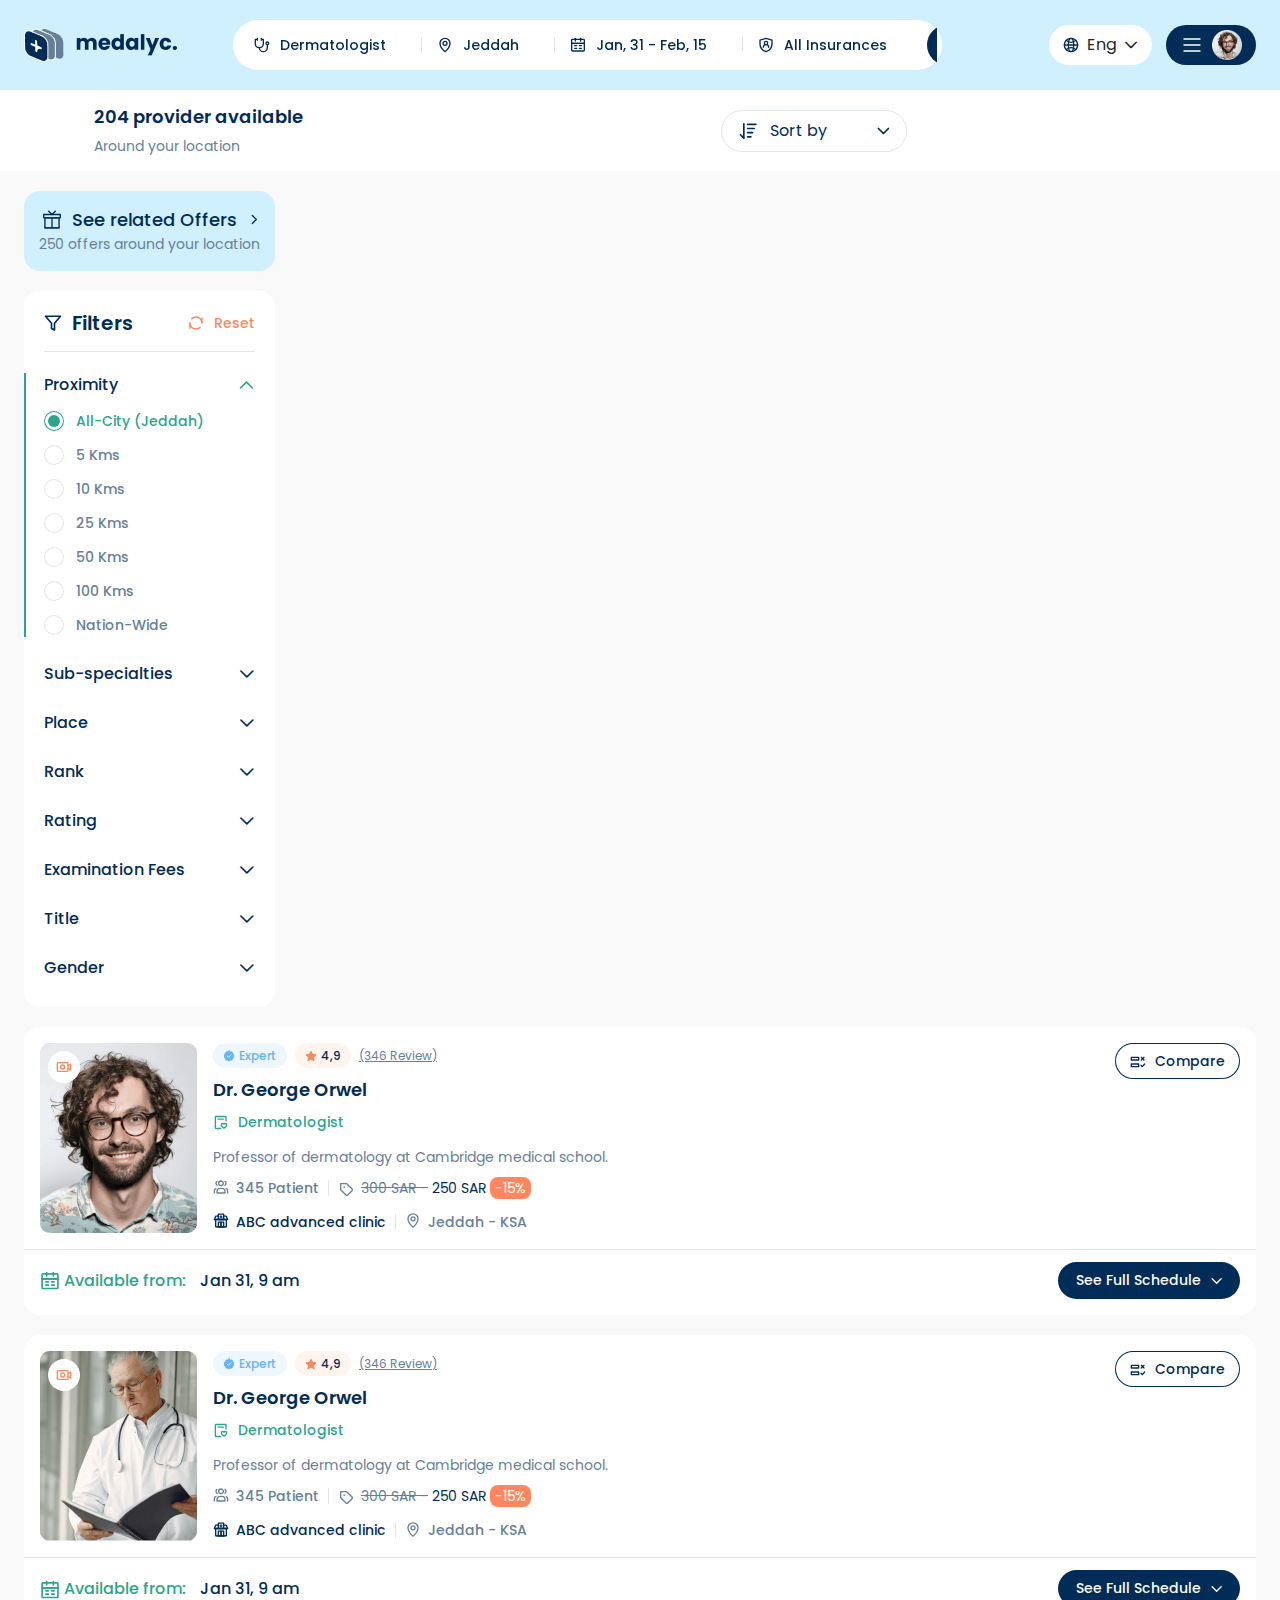
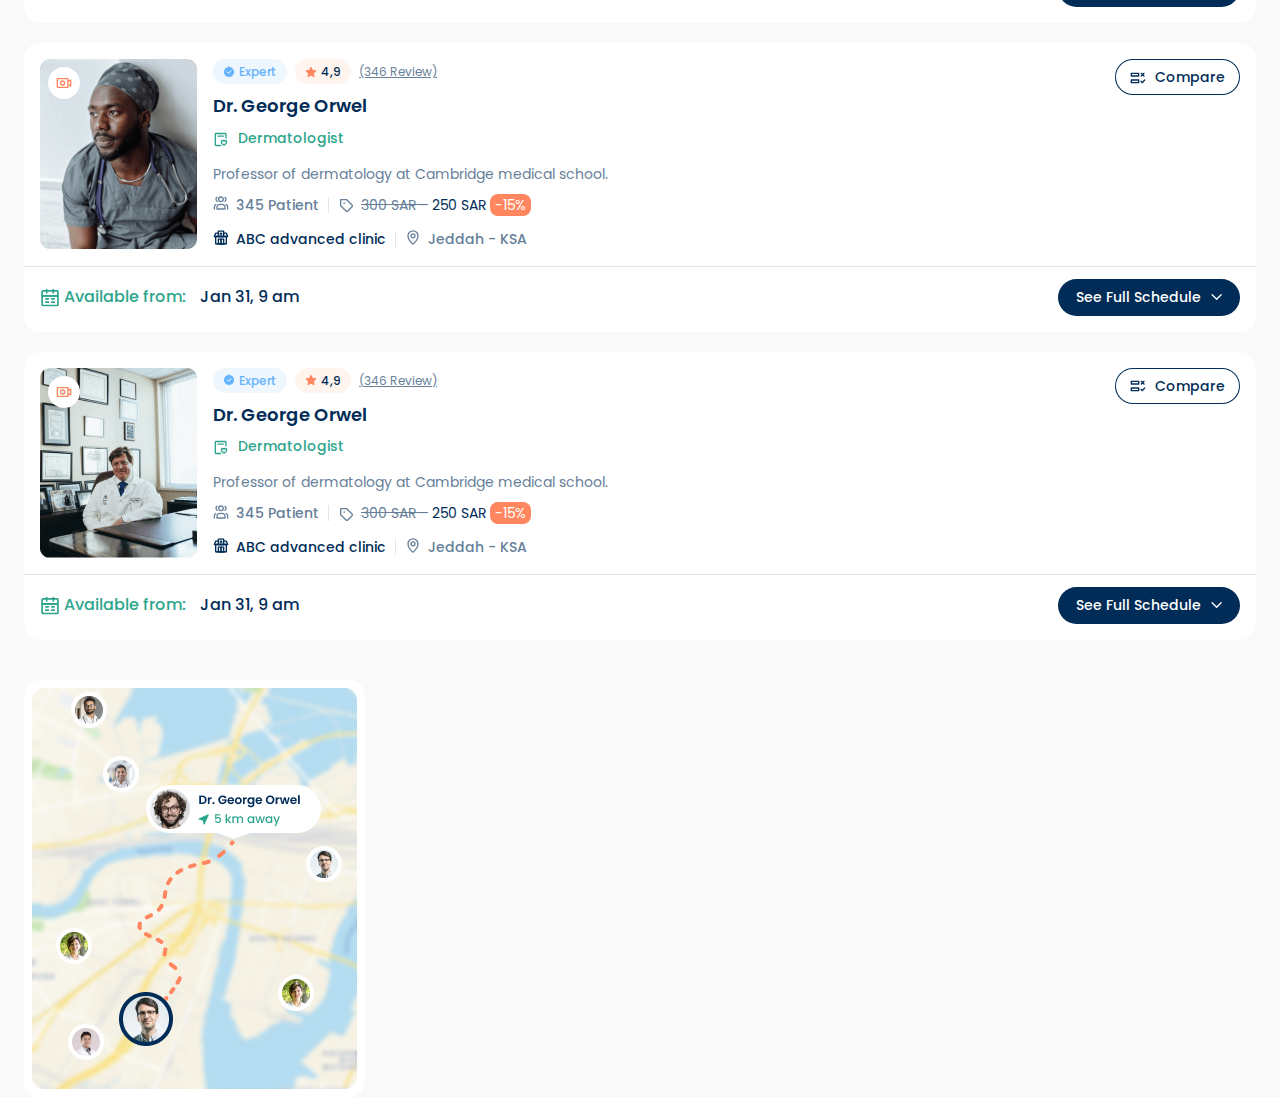
==== commit a0aa0974: "just go" ====
--- a/index.html
+++ b/index.html
@@ -31,14 +31,14 @@
 		<div class="top-bar">
 			<div class="container-xxl px-xl-4">
 				<div class="row justify-content-between align-items-center">
-					<div class="col-2">
+					<div class="col-lg-2 col-6 order-1">
 						<div class="logo">
 							<a href="#">
 								<img src="assets/img/site-logo.png" alt="site logo">
 							</a>
 						</div>
 					</div>
-					<div class="col-7 d-flex justify-content-xl-end justify-content-center">
+					<div class="col-lg-7 order-lg-2 order-3 d-flex justify-content-xl-end justify-content-center mt-3 mt-lg-0">
 						<div class="top-info d-flex align-items-center justify-content-center">
 							<form class="search-form">
 								<input type="search" class="form-control border-0 bg-transparent" placeholder="Search here">
@@ -46,7 +46,7 @@
 									<i class="bi bi-x"></i>
 								</button>
 							 </form>
-							<div class="swiper infoSlide">
+							<div class="swiper infoSlide position-relative">
 								<div class="swiper-wrapper">
 									<div class="swiper-slide">
 										<a href="#">
@@ -66,7 +66,7 @@
 											<span>Jan, 31 - Feb, 15</span>
 										</a>
 									</div>
-									<div class="swiper-slide">
+									<div class="swiper-slide before-search">
 										<a href="#">
 											<img src="assets/img/icons/security.svg" alt="security">
 											<span>All Insurances</span>
@@ -78,12 +78,18 @@
 										</a>
 									</div>
 								</div>
+								<span class="topinfo-nav topinfo-prev">
+									<i class="bi bi-chevron-left"></i>
+								</span>
+								<span class="topinfo-nav topinfo-next">
+									<i class="bi bi-chevron-right"></i>
+								</span>
 							</div>
 						</div>
 					</div>
-					<div class="col-3">
+					<div class="col-lg-3 col-6 order-lg-3 order-2">
 						<div class="top-nav-area d-flex justify-content-end align-items-center">
-							<div class="language dropdown position-relative">
+							<div class="language dropdown position-relative d-none d-lg-block">
 								<a href="#" id="lang" data-bs-toggle="dropdown">
 									<img src="assets/img/icons/glob.svg" alt="glob icon">
 									<span class="d-inline-block mx-2">Eng</span>
@@ -176,7 +182,7 @@
 		<div class="container-xxl px-xl-4">
 			<div class="row">
 				<!-- aside-left start -->
-				<div class="col-3 aside-left">
+				<div class="col-lg-3 aside-left">
 					<aside>
 						<a href="#" class="related-offer-btn">
 							<span class="d-flex justify-content-center w-100">
@@ -387,7 +393,7 @@
 				<!-- aside-left end -->
 
 				<!-- main-content start -->
-				<div class="col-6 main-content">
+				<div class="col-lg-6 main-content">
 					<div class="the-doc-card">
 						<div class="the-card-body d-flex justify-content-between">
 							<figure>
@@ -1440,7 +1446,7 @@
 				<!-- main-content end -->
 
 				<!-- aside-right start -->
-				<div class="col-3 aside-right">
+				<div class="col-lg-3 aside-right">
 					<aside>
 						<figure>
 							<img src="assets/img/map.png" alt="map">
--- a/assets/css/style.css
+++ b/assets/css/style.css
@@ -343,6 +343,43 @@
   background: #012C57;
   -webkit-transform: translateX(5px);
           transform: translateX(5px);
+}
+
+.topinfo-nav {
+  width: 20px;
+  height: 100%;
+  display: flex;
+  justify-content: center;
+  align-items: center;
+  position: absolute;
+  top: calc(50% + 1px);
+  transform: translateY(-50%);
+  background: #fff;
+  opacity: 1;
+  z-index: 9;
+  display: none;
+}
+
+.topinfo-nav.topinfo-prev {
+  left: -5px;
+}
+.topinfo-nav.topinfo-next {
+  right: -5px;
+}
+
+.topinfo-nav i {
+  font-size: 14px;
+  color: $theme-color;
+  transition: all .3s ease;
+}
+
+.topinfo-nav i::before {
+  font-weight: 600 !important;
+}
+
+.topinfo-nav[aria-disabled="true"] {
+  opacity: 0;
+  pointer-events: none;
 }
 
 :is(.profile-nav, .language, .sort-by) ul {
@@ -1186,4 +1223,38 @@
     max-width: 1440px;
   }
 }
-/*# sourceMappingURL=style.css.map */+/*# sourceMappingURL=style.css.map */
+
+@media(max-width: 1199px) {
+  .top-info,
+  .infoSlide {
+    width: calc(100% - 20px);
+  }
+  .infoSlide .swiper-wrapper {
+    width: calc(100% - 20px) !important;
+    justify-content: space-between !important;
+  }
+  .top-info .infoSlide .swiper-slide:last-of-type {
+		width: 128px !important;
+  }
+  .top-info .infoSlide .swiper-slide .searchBtn {
+    margin-left: auto;
+    margin-right: 2px;
+    position: relative;
+    z-index: 99;
+  }
+  .top-info .infoSlide .swiper-slide:not(:first-of-type) a:not(.searchBtn)::before {
+    left: -14px;
+  }
+
+  .top-info .search-form {
+    inset: 0 0 auto auto;
+  }
+
+  .before-search.swiper-slide-active {
+    margin-left: 10px;
+  }
+  .topinfo-nav {
+    display: flex;
+  }
+}